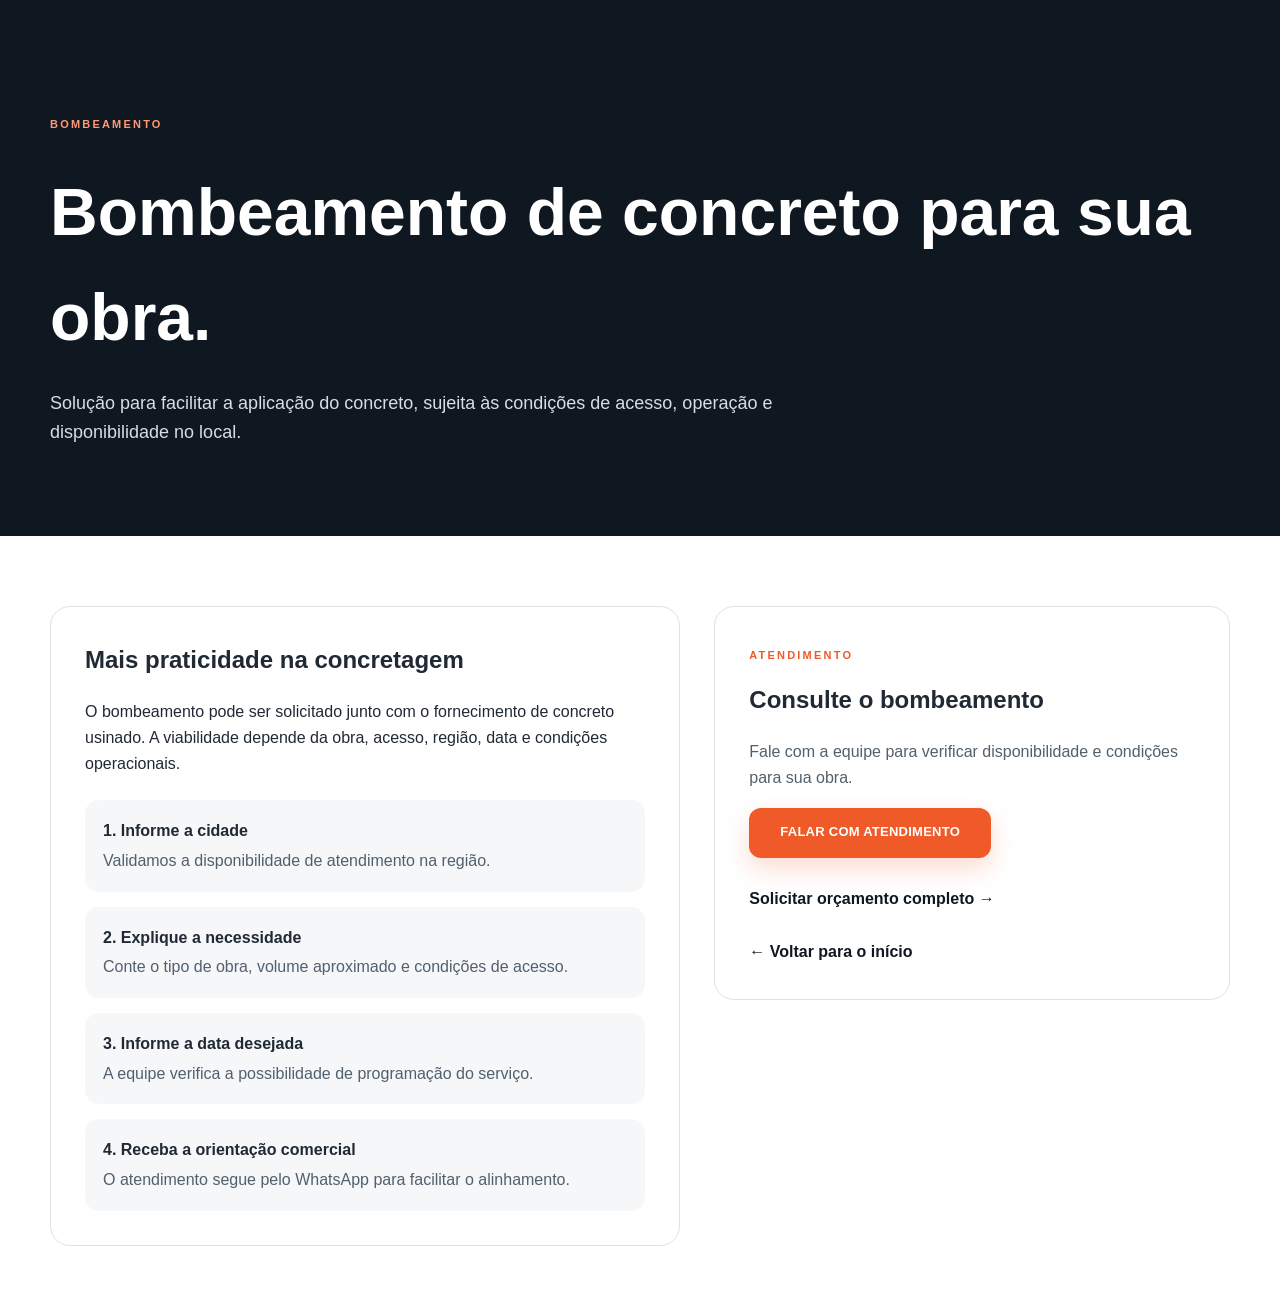
==== bombeamento-de-concreto/index.html @ 5865f8c0 "Adicionar landing page de bombeamento de concreto para Google Ads" ====
<!doctype html>
<html lang="pt-BR">
<head>
  <meta charset="utf-8" />
  <meta name="viewport" content="width=device-width, initial-scale=1, viewport-fit=cover" />
  <meta name="theme-color" content="#0f1821" />
  <meta name="description" content="Bombeamento de concreto para facilitar a aplicação na obra. Consulte disponibilidade e solicite atendimento pelo WhatsApp." />
  <title>Bombeamento de Concreto | Concreto Brasil</title>
  <link rel="icon" type="image/png" sizes="32x32" href="/favicon-32.png" />
  <link rel="stylesheet" href="/styles.css" />
  <link rel="stylesheet" href="/ux.css" />
  <style>
    .internal-hero{padding:110px 0 70px;background:#0f1821;color:#fff}.internal-hero h1{font-size:clamp(38px,6vw,66px);margin:10px 0 18px}.internal-hero p{max-width:760px;font-size:18px;line-height:1.65;color:#d6dde4}.internal-content{padding:70px 0}.content-grid{display:grid;grid-template-columns:1.1fr .9fr;gap:34px;align-items:start}.content-card,.cta-card{padding:34px;border:1px solid #dce2e7;border-radius:20px;background:#fff}.content-card h2,.cta-card h2{margin-top:0}.steps{display:grid;gap:15px;margin-top:24px}.step{padding:18px;border-radius:14px;background:#f5f7f9}.step strong{display:block;margin-bottom:5px}.step p{margin:0;color:#52606d;line-height:1.55}.cta-card p{color:#52606d;line-height:1.65}.back-link{display:inline-block;margin-top:28px;color:#0f1821;font-weight:700;text-decoration:none}@media(max-width:760px){.internal-hero{padding:80px 0 50px}.internal-content{padding:45px 0}.content-grid{grid-template-columns:1fr}.content-card,.cta-card{padding:26px}}
  </style>
</head>
<body>
  <main>
    <section class="internal-hero">
      <div class="container">
        <span class="eyebrow">BOMBEAMENTO</span>
        <h1>Bombeamento de concreto para sua obra.</h1>
        <p>Solução para facilitar a aplicação do concreto, sujeita às condições de acesso, operação e disponibilidade no local.</p>
      </div>
    </section>
    <section class="internal-content">
      <div class="container content-grid">
        <div class="content-card">
          <h2>Mais praticidade na concretagem</h2>
          <p>O bombeamento pode ser solicitado junto com o fornecimento de concreto usinado. A viabilidade depende da obra, acesso, região, data e condições operacionais.</p>
          <div class="steps">
            <div class="step"><strong>1. Informe a cidade</strong><p>Validamos a disponibilidade de atendimento na região.</p></div>
            <div class="step"><strong>2. Explique a necessidade</strong><p>Conte o tipo de obra, volume aproximado e condições de acesso.</p></div>
            <div class="step"><strong>3. Informe a data desejada</strong><p>A equipe verifica a possibilidade de programação do serviço.</p></div>
            <div class="step"><strong>4. Receba a orientação comercial</strong><p>O atendimento segue pelo WhatsApp para facilitar o alinhamento.</p></div>
          </div>
        </div>
        <aside class="cta-card">
          <span class="eyebrow dark">ATENDIMENTO</span>
          <h2>Consulte o bombeamento</h2>
          <p>Fale com a equipe para verificar disponibilidade e condições para sua obra.</p>
          <a class="btn btn-primary btn-lg js-whatsapp" data-message="Olá! Quero informações sobre bombeamento de concreto. Minha cidade é: " href="#">Falar com atendimento</a>
          <a class="back-link" href="/orcamento/">Solicitar orçamento completo →</a><br>
          <a class="back-link" href="/">← Voltar para o início</a>
        </aside>
      </div>
    </section>
  </main>
  <script src="/script.js"></script>
</body>
</html>
---- styles.css ----
:root{--orange:#f05a28;--orange2:#d94716;--navy:#18232f;--navy2:#0f1821;--text:#202934;--muted:#66717e;--line:#e7e9ec;--light:#f5f6f7;--white:#fff;--green:#20b55b;--container:1180px}*{box-sizing:border-box}html{scroll-behavior:smooth}body{margin:0;font-family:Inter,Arial,sans-serif;color:var(--text);background:#fff;line-height:1.6}a{text-decoration:none;color:inherit}img{max-width:100%}.container{width:min(var(--container),calc(100% - 40px));margin:0 auto}.topbar{background:var(--navy2);color:#cbd2d8;font-size:12px}.topbar-inner{height:36px;display:flex;align-items:center;justify-content:space-between;gap:20px}.topbar-link{color:#fff;font-weight:700}.header{position:relative;z-index:20;background:#fff;box-shadow:0 1px 0 rgba(0,0,0,.07)}.nav-wrap{height:84px;display:flex;align-items:center;gap:34px}.brand{display:inline-flex;align-items:center;gap:12px;min-width:190px}.brand-mark{display:flex;align-items:flex-end;gap:3px;height:38px}.brand-mark span{display:block;width:8px;background:var(--orange);transform:skew(-18deg)}.brand-mark span:nth-child(1){height:24px}.brand-mark span:nth-child(2){height:32px}.brand-mark span:nth-child(3){height:38px}.brand-text{display:flex;flex-direction:column;line-height:.95}.brand-text strong{font-family:Montserrat,sans-serif;letter-spacing:.6px;font-size:18px;color:var(--navy)}.brand-text small{font-size:10px;letter-spacing:4px;color:var(--orange);font-weight:800;margin-top:6px}.nav{display:flex;align-items:center;gap:25px;margin-left:auto}.nav a{font-size:13px;font-weight:700;color:#39434d}.nav a:hover{color:var(--orange)}.menu-toggle{display:none;border:0;background:transparent;font-size:28px}.btn{display:inline-flex;align-items:center;justify-content:center;min-height:48px;padding:0 24px;border-radius:3px;font-size:13px;font-weight:800;text-transform:uppercase;letter-spacing:.25px;transition:.2s ease;border:1px solid transparent}.btn:hover{transform:translateY(-2px)}.btn-primary{background:var(--orange);color:#fff}.btn-primary:hover{background:var(--orange2)}.btn-dark{background:var(--navy);color:#fff}.btn-light{background:#fff;color:var(--navy)}.btn-ghost{border-color:rgba(255,255,255,.45);color:#fff;background:rgba(255,255,255,.04)}.btn-lg{min-height:56px;padding:0 30px}.btn-block{width:100%}.nav-cta{min-width:150px}.hero{position:relative;min-height:650px;display:flex;align-items:center;color:#fff;overflow:hidden;background:var(--navy2)}.hero-bg{position:absolute;inset:0;background:linear-gradient(90deg,rgba(9,16,23,.95) 0%,rgba(9,16,23,.79) 45%,rgba(9,16,23,.48) 100%),url('https://images.unsplash.com/photo-1541888946425-d81bb19240f5?auto=format&fit=crop&w=1800&q=85') center/cover no-repeat;transform:scale(1.02)}.hero-grid{position:relative;z-index:2;display:grid;grid-template-columns:1.45fr .65fr;gap:70px;align-items:center;padding:72px 0}.eyebrow{display:inline-block;font-size:11px;letter-spacing:2.2px;font-weight:800;color:#ff9a78;margin-bottom:16px}.eyebrow.dark{color:var(--orange)}.hero h1,.section h2,.coverage h2,.cta-band h2{font-family:Montserrat,sans-serif;line-height:1.05;margin:0}.hero h1{font-size:clamp(44px,5vw,68px);max-width:760px;letter-spacing:-2px}.hero h1 span{color:var(--orange)}.hero-content>p{font-size:18px;color:#d4d9de;max-width:700px;margin:24px 0 30px}.hero-actions{display:flex;gap:12px;flex-wrap:wrap}.trust-row{display:flex;gap:30px;margin-top:46px;padding-top:26px;border-top:1px solid rgba(255,255,255,.16)}.trust-row div{display:flex;flex-direction:column}.trust-row strong{font-size:13px}.trust-row span{font-size:11px;color:#aeb6bd}.quote-card{background:#fff;color:var(--text);padding:38px;box-shadow:0 18px 50px rgba(0,0,0,.23);border-top:5px solid var(--orange)}.quote-icon{font-size:28px;color:var(--orange);transform:rotate(-8deg);margin-bottom:18px}.quote-kicker{font-size:10px;letter-spacing:1.8px;font-weight:800;color:var(--orange)}.quote-card h2{font-family:Montserrat,sans-serif;font-size:27px;line-height:1.15;margin:12px 0}.quote-card p{font-size:14px;color:var(--muted);margin-bottom:24px}.quote-card small{display:block;text-align:center;color:#8b939b;margin-top:12px;font-size:11px}.stats{background:var(--orange);color:#fff}.stats-grid{display:grid;grid-template-columns:repeat(4,1fr)}.stat{padding:22px 26px;display:flex;align-items:center;gap:14px;border-right:1px solid rgba(255,255,255,.25)}.stat:last-child{border-right:0}.stat strong{font-family:Montserrat,sans-serif;font-size:24px;opacity:.48}.stat span{font-size:12px;font-weight:800;text-transform:uppercase}.section{padding:100px 0}.section-heading{max-width:570px}.section-heading.centered{text-align:center;margin:0 auto 50px;max-width:760px}.section-heading h2,.split-content h2,.about-content h2{font-family:Montserrat,sans-serif;font-size:clamp(34px,4vw,48px);line-height:1.08;margin:0 0 18px;color:var(--navy)}.section-heading p,.split-content>p,.about-content p{color:var(--muted)}.cards-grid{display:grid;grid-template-columns:repeat(4,1fr);gap:18px}.service-card{position:relative;min-height:420px;overflow:hidden;background:#1d2730}.image-card{background-size:cover;background-position:center}.image-card.concrete{background-image:url('https://images.unsplash.com/photo-1504307651254-35680f356dfd?auto=format&fit=crop&w=800&q=80')}.image-card.pump{background-image:url('https://images.unsplash.com/photo-1531835551805-16d864c8d311?auto=format&fit=crop&w=800&q=80')}.image-card.aggregate{background-image:url('https://images.unsplash.com/photo-1508450859948-4e04fabaa4ea?auto=format&fit=crop&w=800&q=80')}.image-card.mortar{background-image:url('https://images.unsplash.com/photo-1565008447742-97f6f38c985c?auto=format&fit=crop&w=800&q=80')}.card-overlay{position:absolute;inset:0;background:linear-gradient(180deg,rgba(15,24,33,.1),rgba(15,24,33,.9))}.service-content{position:absolute;left:0;right:0;bottom:0;padding:28px;color:#fff}.service-number{font-size:11px;color:#ff9b79;font-weight:800;letter-spacing:1px}.service-content h3{font-family:Montserrat,sans-serif;font-size:24px;margin:7px 0 8px}.service-content p{font-size:13px;color:#d7dce0;margin:0 0 15px}.text-link{font-size:12px;font-weight:800;color:#fff}.dark-link{color:var(--orange)}.split-section{background:var(--light)}.split-grid{display:grid;grid-template-columns:1fr 1fr;gap:75px;align-items:center}.split-image{height:590px;position:relative;background:linear-gradient(180deg,rgba(15,24,33,.08),rgba(15,24,33,.22)),url('https://images.unsplash.com/photo-1503387762-592deb58ef4e?auto=format&fit=crop&w=1100&q=85') center/cover no-repeat}.floating-badge{position:absolute;bottom:25px;right:-28px;background:var(--orange);color:#fff;padding:28px 36px;display:flex;flex-direction:column}.floating-badge strong{font-family:Montserrat,sans-serif;font-size:25px}.floating-badge span{font-size:11px;text-transform:uppercase;letter-spacing:1.5px}.feature-list{margin:30px 0}.feature{display:flex;gap:16px;padding:18px 0;border-bottom:1px solid #dde1e4}.feature>span{width:28px;height:28px;flex:0 0 28px;border-radius:50%;background:var(--orange);color:#fff;display:grid;place-items:center;font-weight:800}.feature strong{font-size:14px}.feature p{margin:5px 0 0;font-size:13px;color:var(--muted)}.coverage{padding:90px 0;background:var(--navy);color:#fff;overflow:hidden}.coverage-grid{display:grid;grid-template-columns:1fr 1fr;gap:70px;align-items:center}.coverage h2{font-size:clamp(36px,4vw,50px);margin-bottom:20px}.coverage p{color:#c8d0d7;max-width:560px;margin-bottom:28px}.coverage-visual{min-height:360px;display:grid;place-items:center}.map-card{width:min(450px,100%);height:300px;position:relative;border:1px solid rgba(255,255,255,.18);background:radial-gradient(circle at 50% 35%,rgba(240,90,40,.2),transparent 50%),linear-gradient(135deg,#243341,#111a23);display:flex;flex-direction:column;align-items:center;justify-content:flex-end;padding-bottom:40px;overflow:hidden}.map-card:before{content:'';position:absolute;inset:30px 65px 70px;background:linear-gradient(135deg,transparent 25%,rgba(255,255,255,.08) 26% 27%,transparent 28% 46%,rgba(255,255,255,.07) 47% 48%,transparent 49%),linear-gradient(30deg,rgba(255,255,255,.04),transparent);clip-path:polygon(40% 0,67% 8%,87% 32%,76% 51%,91% 67%,65% 100%,37% 87%,18% 62%,6% 38%,22% 13%);border:1px solid rgba(255,255,255,.13)}.map-card strong,.map-card small{position:relative;z-index:2}.map-card small{color:#9caab5}.pin{position:absolute;color:var(--orange);z-index:3;text-shadow:0 0 20px rgba(240,90,40,.8)}.pin-1{top:65px;left:42%}.pin-2{top:120px;left:60%}.pin-3{top:150px;left:35%}.pin-4{top:190px;left:55%}.pin-5{top:105px;left:28%}.about-grid{display:grid;grid-template-columns:.9fr 1.1fr;gap:80px;align-items:center}.about-panels{display:grid;grid-template-columns:1fr 1fr;border:1px solid var(--line)}.mini-panel{padding:35px;border-right:1px solid var(--line);border-bottom:1px solid var(--line);min-height:190px}.mini-panel:nth-child(2n){border-right:0}.mini-panel:nth-child(3),.mini-panel:nth-child(4){border-bottom:0}.mini-panel span{font-size:10px;color:var(--orange);font-weight:800}.mini-panel strong{display:block;font-family:Montserrat,sans-serif;font-size:19px;margin:13px 0 8px}.mini-panel p{font-size:13px;color:var(--muted);margin:0}.cta-band{background:var(--orange);color:#fff;padding:58px 0}.cta-band-inner{display:flex;align-items:center;justify-content:space-between;gap:30px}.cta-band span{font-size:10px;font-weight:800;letter-spacing:2px}.cta-band h2{font-size:36px;margin-top:7px}.faq{background:#fafafa}.faq-grid{display:grid;grid-template-columns:.75fr 1.25fr;gap:80px}.accordion details{border-top:1px solid #dfe3e6;padding:20px 4px}.accordion details:last-child{border-bottom:1px solid #dfe3e6}.accordion summary{cursor:pointer;font-weight:800;font-size:14px;list-style:none}.accordion summary::-webkit-details-marker{display:none}.accordion summary:after{content:'+';float:right;color:var(--orange);font-size:20px}.accordion details[open] summary:after{content:'−'}.accordion p{font-size:13px;color:var(--muted);max-width:720px}.footer{background:#0d141b;color:#b8c0c7;padding:70px 0 20px}.footer-grid{display:grid;grid-template-columns:1.4fr .7fr .7fr 1fr;gap:50px}.brand-footer .brand-text strong{color:#fff}.footer-grid>div{display:flex;flex-direction:column;gap:10px}.footer-grid>div:first-child{max-width:330px}.footer-grid p,.footer-grid span,.footer-grid a{font-size:12px}.footer-grid strong{color:#fff;font-size:13px;margin-bottom:7px}.footer-grid a:hover{color:#fff}.footer-bottom{border-top:1px solid #28323b;margin-top:45px;padding-top:20px;display:flex;justify-content:space-between;font-size:11px}.whatsapp-float{position:fixed;right:22px;bottom:22px;z-index:50;background:var(--green);color:#fff;border-radius:999px;padding:13px 19px;display:flex;align-items:center;gap:9px;font-size:12px;font-weight:800;box-shadow:0 10px 28px rgba(0,0,0,.24)}.whatsapp-float svg{width:23px;height:23px}@media(max-width:980px){.nav{position:absolute;display:none;top:84px;left:20px;right:20px;background:#fff;flex-direction:column;align-items:flex-start;padding:25px;box-shadow:0 15px 30px rgba(0,0,0,.15)}.nav.open{display:flex}.menu-toggle{display:block;margin-left:auto}.nav-cta{display:none}.hero-grid{grid-template-columns:1fr;gap:35px}.quote-card{max-width:540px}.cards-grid{grid-template-columns:1fr 1fr}.split-grid,.coverage-grid,.about-grid,.faq-grid{grid-template-columns:1fr}.split-image{height:450px}.floating-badge{right:20px}.about-content{max-width:720px}.footer-grid{grid-template-columns:1fr 1fr}}@media(max-width:650px){.container{width:min(100% - 28px,var(--container))}.topbar-inner span{display:none}.topbar-inner{justify-content:center}.nav-wrap{height:74px}.brand{min-width:0}.hero{min-height:auto}.hero-grid{padding:58px 0}.hero h1{font-size:42px;letter-spacing:-1px}.hero-content>p{font-size:16px}.hero-actions{flex-direction:column;align-items:stretch}.trust-row{display:grid;grid-template-columns:1fr;gap:14px}.quote-card{padding:28px 22px}.stats-grid{grid-template-columns:1fr 1fr}.stat{border-bottom:1px solid rgba(255,255,255,.22)}.section{padding:72px 0}.cards-grid{grid-template-columns:1fr}.service-card{min-height:360px}.split-image{height:380px}.coverage{padding:72px 0}.about-panels{grid-template-columns:1fr}.mini-panel{border-right:0!important;border-bottom:1px solid var(--line)!important}.mini-panel:last-child{border-bottom:0!important}.cta-band-inner{align-items:flex-start;flex-direction:column}.cta-band h2{font-size:30px}.footer-grid{grid-template-columns:1fr}.footer-bottom{flex-direction:column;gap:8px}.whatsapp-float span{display:none}.whatsapp-float{width:56px;height:56px;padding:0;justify-content:center}.whatsapp-float svg{width:28px;height:28px}}
---- ux.css ----
/* Camada de refinamento UI/UX e mobile-first */
:root{--radius-sm:10px;--radius:16px;--radius-lg:24px;--shadow-sm:0 8px 24px rgba(15,24,33,.08);--shadow:0 18px 50px rgba(15,24,33,.14);--focus:0 0 0 4px rgba(240,90,40,.18)}
html{scroll-padding-top:96px}
body{overflow-x:hidden;-webkit-font-smoothing:antialiased;text-rendering:optimizeLegibility}
body.menu-open{overflow:hidden}
.skip-link{position:fixed;left:16px;top:-80px;z-index:999;background:#fff;color:var(--navy);padding:12px 16px;border-radius:10px;box-shadow:var(--shadow);font-weight:800;transition:top .2s ease}
.skip-link:focus{top:16px}
a,button,summary{-webkit-tap-highlight-color:transparent}
a:focus-visible,button:focus-visible,summary:focus-visible{outline:none;box-shadow:var(--focus);border-radius:8px}
.header{position:sticky;top:0;z-index:100;backdrop-filter:saturate(150%) blur(12px);background:rgba(255,255,255,.96)}
.topbar{position:relative;z-index:2}.nav-wrap{position:relative}.brand{flex-shrink:0}
.menu-toggle{width:46px;height:46px;border-radius:12px;align-items:center;justify-content:center;flex-direction:column;gap:5px;cursor:pointer}
.menu-toggle span{display:block;width:22px;height:2px;background:var(--navy);border-radius:999px;transition:transform .2s ease,opacity .2s ease}
.menu-toggle[aria-expanded="true"] span:nth-child(1){transform:translateY(7px) rotate(45deg)}
.menu-toggle[aria-expanded="true"] span:nth-child(2){opacity:0}.menu-toggle[aria-expanded="true"] span:nth-child(3){transform:translateY(-7px) rotate(-45deg)}
.mobile-nav-cta{display:none!important}
.btn{border-radius:12px;min-height:50px;cursor:pointer;box-shadow:0 0 0 rgba(0,0,0,0);transition:transform .18s ease,box-shadow .18s ease,background .18s ease}
.btn:hover{transform:translateY(-1px);box-shadow:0 10px 24px rgba(15,24,33,.12)}.btn:active{transform:translateY(0) scale(.99)}.btn-primary{box-shadow:0 10px 24px rgba(240,90,40,.22)}
.hero{min-height:min(760px,calc(100vh - 120px))}.hero-bg:after{content:"";position:absolute;inset:0;background:radial-gradient(circle at 72% 48%,rgba(240,90,40,.18),transparent 28%);pointer-events:none}.hero-content{max-width:760px}.hero-content>p{max-width:640px;line-height:1.72}
.wa-dot{width:9px;height:9px;background:#25d366;border-radius:50%;box-shadow:0 0 0 5px rgba(37,211,102,.13)}
.quote-card{border-radius:20px;border-top:0;position:relative;overflow:hidden;box-shadow:0 24px 70px rgba(0,0,0,.28)}.quote-card:before{content:"";position:absolute;left:0;top:0;right:0;height:5px;background:linear-gradient(90deg,var(--orange),#ff986e)}
.quote-list{padding:0;margin:0 0 24px;list-style:none;display:grid;gap:10px}.quote-list li{position:relative;padding-left:28px;color:#505b66;font-size:14px}.quote-list li:before{content:"✓";position:absolute;left:0;top:0;width:19px;height:19px;border-radius:50%;display:grid;place-items:center;background:#edf8f1;color:#158a42;font-size:11px;font-weight:900}
.stats{box-shadow:0 12px 28px rgba(240,90,40,.12)}.stat{min-height:78px}
.cards-grid{gap:22px}.services-two{grid-template-columns:repeat(2,minmax(0,1fr));max-width:900px;margin:0 auto}.services-two .service-card{min-height:390px}
.service-card{border-radius:18px;box-shadow:var(--shadow-sm);transition:transform .22s ease,box-shadow .22s ease}.service-card:hover{transform:translateY(-5px);box-shadow:var(--shadow)}.service-card:focus-within{box-shadow:var(--focus),var(--shadow)}.service-content{padding:30px}.text-link{display:inline-flex;align-items:center;gap:8px;min-height:44px}
.split-image,.map-card,.about-panels{border-radius:20px;overflow:hidden}.floating-badge{border-radius:16px;box-shadow:var(--shadow)}.feature{align-items:flex-start}.feature>span{margin-top:2px}.about-panels{box-shadow:var(--shadow-sm)}
.cta-band{background:linear-gradient(135deg,var(--orange),#e44b18)}.cta-band p{margin:10px 0 0;color:#ffe6dc}
.accordion details{background:#fff;border:1px solid #e5e8eb;border-radius:14px;padding:0 18px;margin-bottom:12px;overflow:hidden;transition:border-color .18s ease,box-shadow .18s ease}.accordion details:last-child{border-bottom:1px solid #e5e8eb}.accordion details[open]{border-color:#f3b19b;box-shadow:0 10px 26px rgba(15,24,33,.06)}.accordion summary{padding:19px 0;min-height:58px;display:flex;align-items:center;justify-content:space-between;gap:16px}.accordion summary:after{float:none;flex:0 0 auto}.accordion p{margin:0 0 20px}
.footer{padding-bottom:max(20px,env(safe-area-inset-bottom))}.whatsapp-float{border-radius:16px;padding:12px 16px;min-height:58px;box-shadow:0 14px 34px rgba(0,0,0,.24)}.whatsapp-float>span{display:flex;flex-direction:column;line-height:1.2}.whatsapp-float small{font-weight:500;opacity:.9;margin-top:2px}.mobile-cta{display:none}
@media (prefers-reduced-motion:reduce){*,*:before,*:after{scroll-behavior:auto!important;animation-duration:.01ms!important;transition-duration:.01ms!important}}
@media(max-width:980px){.header{box-shadow:0 8px 28px rgba(15,24,33,.08)}.topbar{display:none}.nav-wrap{height:76px}.menu-toggle{display:flex;margin-left:10px}.nav-cta{margin-left:auto}.nav{position:fixed;display:flex;top:76px;left:0;right:0;bottom:0;background:rgba(255,255,255,.985);padding:22px 20px calc(24px + env(safe-area-inset-bottom));box-shadow:none;flex-direction:column;align-items:stretch;gap:4px;transform:translateX(100%);opacity:0;visibility:hidden;transition:transform .24s ease,opacity .24s ease;overflow:auto}.nav.open{transform:translateX(0);opacity:1;visibility:visible}.nav a{display:flex;align-items:center;min-height:54px;padding:0 12px;border-radius:12px;font-size:16px}.mobile-nav-cta{display:flex!important;background:var(--orange);color:#fff!important;justify-content:center;margin-top:14px;font-weight:800}.hero{min-height:auto}.hero-grid{padding:64px 0 52px;gap:28px}.quote-card{max-width:none;width:100%}.split-grid,.coverage-grid,.about-grid,.faq-grid{gap:42px}}
@media(max-width:650px){html{scroll-padding-top:72px}body{padding-bottom:calc(74px + env(safe-area-inset-bottom));font-size:16px}.container{width:min(100% - 24px,var(--container))}.nav-wrap{height:68px}.brand{gap:9px}.brand-mark{height:30px}.brand-mark span:nth-child(1){height:19px}.brand-mark span:nth-child(2){height:25px}.brand-mark span:nth-child(3){height:30px}.brand-text strong{font-size:15px}.brand-text small{font-size:8px;letter-spacing:3px;margin-top:5px}.nav-cta{display:none}.menu-toggle{width:48px;height:48px;margin-left:auto}.nav{top:68px;padding:18px 16px calc(20px + env(safe-area-inset-bottom))}.nav a{min-height:56px;font-size:17px}
.hero-grid{padding:34px 0 32px;gap:22px}.hero-bg{background-position:62% center}.eyebrow{font-size:10px;letter-spacing:1.6px;margin-bottom:10px}.hero-content>p{font-size:16px;line-height:1.58;margin:14px 0 20px}.hero-actions{display:grid;grid-template-columns:1fr;gap:10px}.btn,.btn-lg{min-height:54px;padding:0 18px;font-size:12px;width:100%}.trust-row{margin-top:24px;padding-top:18px;grid-template-columns:1fr;gap:12px}.trust-row div:last-child{grid-column:auto}.trust-row div{padding:0 0 10px;border-bottom:1px solid rgba(255,255,255,.1)}.trust-row div:last-child{border-bottom:0;padding-bottom:0}.quote-card{padding:22px 18px;border-radius:18px}.quote-card h2{font-size:22px}.quote-list{gap:8px;margin-bottom:18px}
.stats-grid{display:grid;grid-template-columns:1fr 1fr;overflow:visible;margin:0;padding:0;gap:0}.stat{min-width:0;min-height:72px;padding:14px 12px;border-right:1px solid rgba(255,255,255,.2);border-bottom:1px solid rgba(255,255,255,.2)}.stat:nth-child(2n){border-right:0}.stat:nth-last-child(-n+2){border-bottom:0}.stat strong{font-size:19px}.stat span{font-size:10px;line-height:1.3}
.section{padding:52px 0}.section-heading.centered{text-align:left;margin-bottom:22px}.section-heading h2,.split-content h2,.about-content h2,.coverage h2{font-size:clamp(28px,8vw,34px);line-height:1.08}.section-heading p,.split-content>p,.about-content p,.coverage p{font-size:15px;line-height:1.6}.services-two{grid-template-columns:1fr;gap:14px;max-width:none}.services-two .service-card{min-height:300px}.service-content{padding:22px}.service-content h3{font-size:22px}.service-content p{font-size:14px;line-height:1.5}.text-link{min-height:48px;font-size:13px}
.split-grid{display:flex;flex-direction:column;gap:26px}.split-image{order:2;height:260px;border-radius:16px}.split-content{order:1}.floating-badge{left:12px;right:12px;bottom:12px;padding:14px 16px}.floating-badge strong{font-size:19px}.feature-list{margin:22px 0}.feature{gap:12px;padding:14px 0}.feature>span{width:26px;height:26px;flex-basis:26px}.feature strong{font-size:15px}.feature p{font-size:14px;line-height:1.5}
.coverage{padding:52px 0}.coverage-grid{gap:24px}.coverage-visual{display:none}.coverage .btn{width:100%}
.about-grid{gap:24px}.about-panels{grid-template-columns:1fr 1fr;border-radius:16px}.mini-panel{padding:18px;min-height:150px}.mini-panel strong{font-size:16px}.mini-panel p{font-size:12px;line-height:1.45}
.cta-band{padding:38px 0}.cta-band-inner{gap:18px}.cta-band h2{font-size:28px}.cta-band p{font-size:14px}.faq-grid{gap:20px}.accordion details{margin-bottom:9px}.accordion summary{min-height:54px;font-size:14px}.accordion p{font-size:14px;line-height:1.55}
.footer{padding:38px 0 calc(92px + env(safe-area-inset-bottom))}.footer-grid{gap:28px}.footer-bottom{margin-top:28px}.whatsapp-float{display:none}.mobile-cta{display:block;position:fixed;left:0;right:0;bottom:0;z-index:120;padding:8px 12px calc(8px + env(safe-area-inset-bottom));background:rgba(255,255,255,.95);backdrop-filter:blur(12px);border-top:1px solid rgba(15,24,33,.08);box-shadow:0 -8px 26px rgba(15,24,33,.08)}.mobile-cta a{display:flex;align-items:center;justify-content:center;gap:10px;min-height:56px;border-radius:14px;background:#20b55b;color:#fff;font-size:15px;font-weight:800;box-shadow:0 10px 24px rgba(32,181,91,.22)}}
@media(max-width:390px){.container{width:calc(100% - 22px)}.about-panels{grid-template-columns:1fr}.mini-panel{border-right:0!important;border-bottom:1px solid var(--line)!important;min-height:auto}.mini-panel:last-child{border-bottom:0!important}}
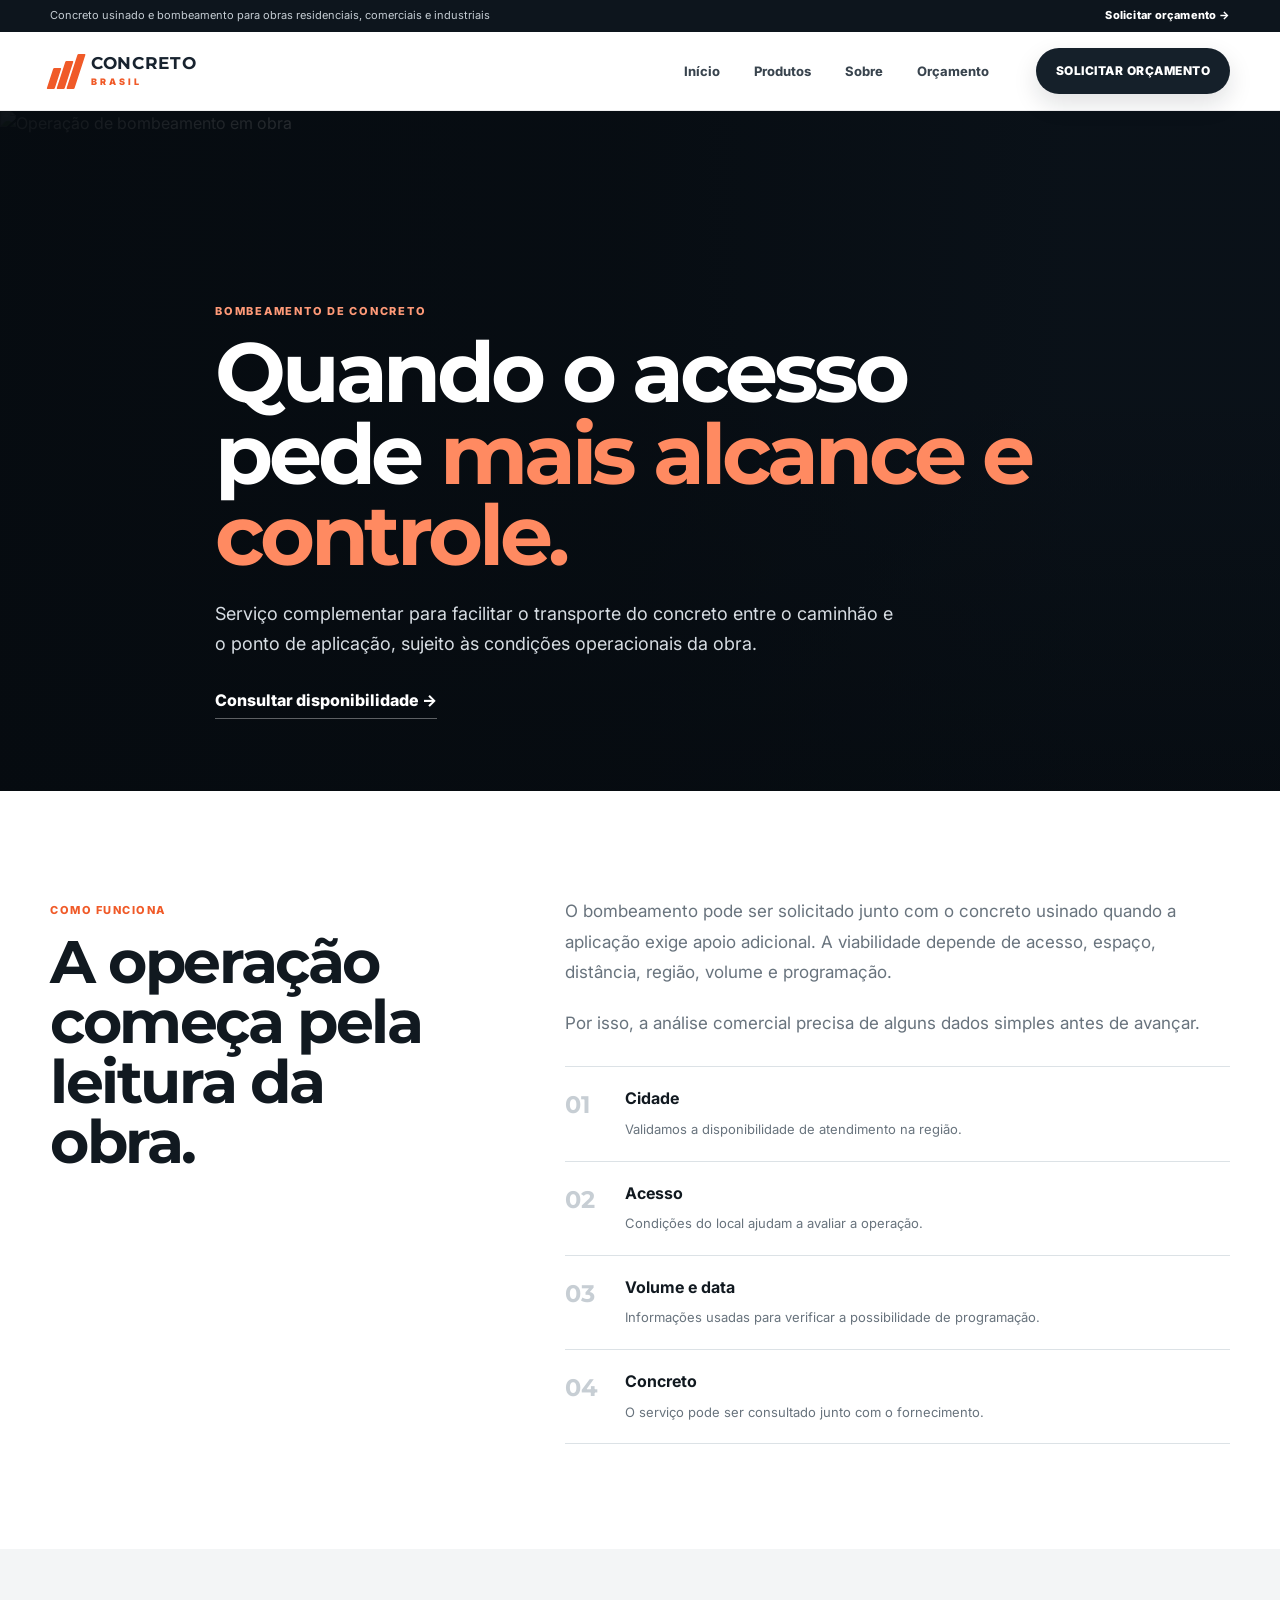
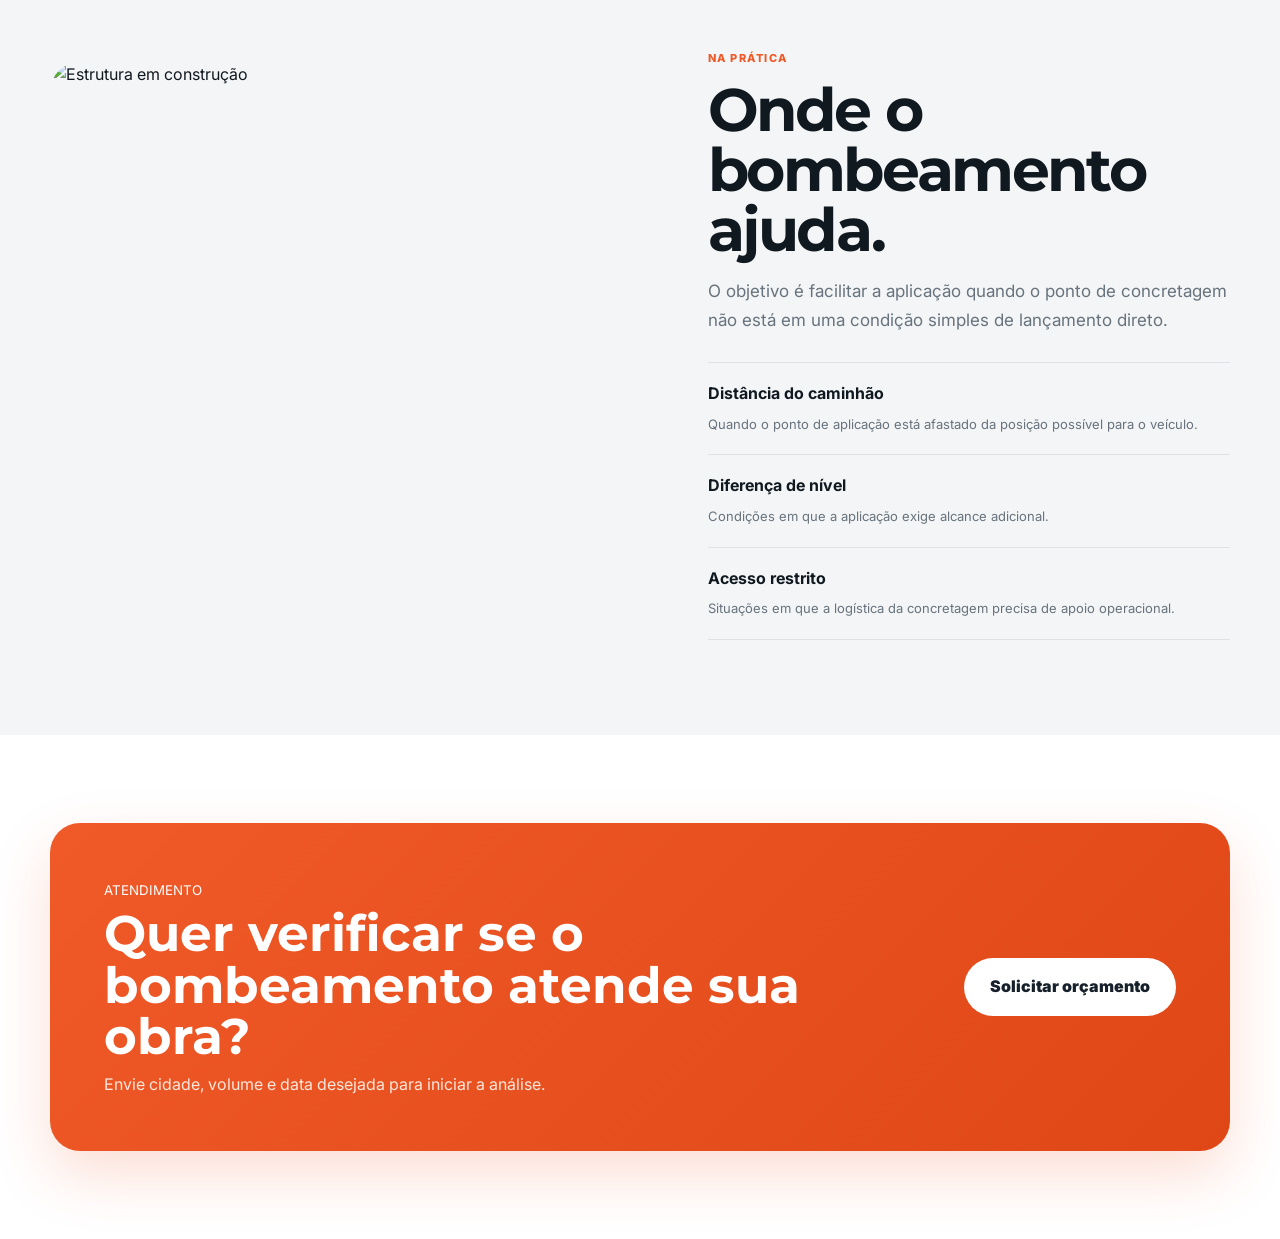
==== commit 1d3c0c24: "Redesenhar página de bombeamento no padrão premium" ====
--- a/bombeamento-de-concreto/index.html
+++ b/bombeamento-de-concreto/index.html
@@ -1,50 +1,37 @@
 <!doctype html>
 <html lang="pt-BR">
 <head>
-  <meta charset="utf-8" />
-  <meta name="viewport" content="width=device-width, initial-scale=1, viewport-fit=cover" />
-  <meta name="theme-color" content="#0f1821" />
-  <meta name="description" content="Bombeamento de concreto para facilitar a aplicação na obra. Consulte disponibilidade e solicite atendimento pelo WhatsApp." />
+  <meta charset="utf-8">
+  <meta name="viewport" content="width=device-width,initial-scale=1,viewport-fit=cover">
+  <meta name="theme-color" content="#0b131b">
+  <meta name="description" content="Bombeamento de concreto para facilitar a aplicação na obra. Consulte disponibilidade e solicite atendimento.">
+  <link rel="canonical" href="https://concretobrasils.online/bombeamento-de-concreto/">
   <title>Bombeamento de Concreto | Concreto Brasil</title>
-  <link rel="icon" type="image/png" sizes="32x32" href="/favicon-32.png" />
-  <link rel="stylesheet" href="/styles.css" />
-  <link rel="stylesheet" href="/ux.css" />
+  <link rel="icon" href="/favicon-32.png?v=20260827" sizes="32x32">
+  <link rel="preconnect" href="https://fonts.googleapis.com">
+  <link rel="preconnect" href="https://fonts.gstatic.com" crossorigin>
+  <link rel="preconnect" href="https://images.unsplash.com">
+  <link href="https://fonts.googleapis.com/css2?family=Inter:wght@400;500;600;700;800&family=Montserrat:wght@700;800&display=swap" rel="stylesheet">
+  <link rel="stylesheet" href="/styles.css?v=20260827-premium2">
+  <link rel="stylesheet" href="/ux.css?v=20260827-premium2">
   <style>
-    .internal-hero{padding:110px 0 70px;background:#0f1821;color:#fff}.internal-hero h1{font-size:clamp(38px,6vw,66px);margin:10px 0 18px}.internal-hero p{max-width:760px;font-size:18px;line-height:1.65;color:#d6dde4}.internal-content{padding:70px 0}.content-grid{display:grid;grid-template-columns:1.1fr .9fr;gap:34px;align-items:start}.content-card,.cta-card{padding:34px;border:1px solid #dce2e7;border-radius:20px;background:#fff}.content-card h2,.cta-card h2{margin-top:0}.steps{display:grid;gap:15px;margin-top:24px}.step{padding:18px;border-radius:14px;background:#f5f7f9}.step strong{display:block;margin-bottom:5px}.step p{margin:0;color:#52606d;line-height:1.55}.cta-card p{color:#52606d;line-height:1.65}.back-link{display:inline-block;margin-top:28px;color:#0f1821;font-weight:700;text-decoration:none}@media(max-width:760px){.internal-hero{padding:80px 0 50px}.internal-content{padding:45px 0}.content-grid{grid-template-columns:1fr}.content-card,.cta-card{padding:26px}}
+    :root{--ink:#111920;--muted:#68737d;--orange:#f05a28;--paper:#f3f5f6;--line:#dce2e6}
+    body{background:#fff;color:var(--ink)}
+    .product-hero{position:relative;min-height:680px;display:grid;align-items:end;overflow:hidden;background:#0b131b;color:#fff}.product-hero img{position:absolute;inset:0;width:100%;height:100%;object-fit:cover;filter:saturate(.76) contrast(1.04)}.product-hero:after{content:"";position:absolute;inset:0;background:linear-gradient(90deg,rgba(6,11,16,.96),rgba(6,11,16,.78) 48%,rgba(6,11,16,.25) 84%),linear-gradient(0deg,rgba(6,11,16,.72),transparent 58%)}.product-hero-inner{position:relative;z-index:2;padding:104px 0 72px;max-width:850px}.kicker{font-size:11px;letter-spacing:.16em;font-weight:800;color:#ff9a78}.product-hero h1{font-family:Montserrat,sans-serif;font-size:clamp(50px,6.6vw,84px);line-height:.97;letter-spacing:-.05em;margin:12px 0 22px}.product-hero h1 span{color:#ff8a61}.product-hero p{max-width:690px;font-size:18px;line-height:1.72;color:#d7dde3;margin:0}.product-hero-link{display:inline-flex;margin-top:28px;align-items:center;gap:10px;color:#fff;font-weight:800;border-bottom:1px solid rgba(255,255,255,.35);padding-bottom:4px}
+    .product-body{padding:105px 0}.product-grid{display:grid;grid-template-columns:.78fr 1.22fr;gap:90px;align-items:start}.eyeline{font-size:11px;color:var(--orange);letter-spacing:.14em;font-weight:800}.section-title{font-family:Montserrat,sans-serif;font-size:clamp(38px,4.7vw,60px);line-height:1;letter-spacing:-.04em;margin:10px 0 0}.product-copy p{font-size:17px;line-height:1.8;color:var(--muted);margin:0 0 20px}.steps{margin-top:28px;border-top:1px solid var(--line)}.step{display:grid;grid-template-columns:46px 1fr;gap:14px;padding:19px 0;border-bottom:1px solid var(--line)}.step b{font-family:Montserrat,sans-serif;color:#c7ced4;font-size:24px}.step strong{display:block;margin-bottom:4px}.step span{color:var(--muted);font-size:13px;line-height:1.45}
+    .operations{padding:95px 0;background:var(--paper)}.operations-grid{display:grid;grid-template-columns:1.05fr .95fr;gap:80px;align-items:center}.operations-image{height:560px;border-radius:30px;overflow:hidden}.operations-image img{width:100%;height:100%;object-fit:cover}.operations-copy p{font-size:17px;line-height:1.75;color:var(--muted)}.operation-list{margin-top:26px;border-top:1px solid var(--line)}.operation-row{padding:18px 0;border-bottom:1px solid var(--line)}.operation-row strong{display:block;margin-bottom:4px}.operation-row span{color:var(--muted);font-size:13px;line-height:1.45}
+    .final{padding:88px 0}.final-card{padding:54px;border-radius:30px;background:linear-gradient(135deg,#f05a28,#df4716);color:#fff;display:grid;grid-template-columns:1fr auto;gap:30px;align-items:center;box-shadow:0 24px 60px rgba(240,90,40,.2)}.final-card h2{font-family:Montserrat,sans-serif;font-size:clamp(34px,4vw,50px);line-height:1.03;margin:6px 0 9px}.final-card p{margin:0;color:#ffe7dd}.final-card a{display:inline-flex;min-height:58px;align-items:center;justify-content:center;padding:0 26px;border-radius:999px;background:#fff;color:#17212b;font-weight:900;white-space:nowrap}
+    @media(max-width:980px){.product-grid,.operations-grid{grid-template-columns:1fr;gap:32px}.final-card{grid-template-columns:1fr}}
+    @media(max-width:650px){.product-hero{min-height:520px}.product-hero-inner{padding:72px 0 42px}.product-hero h1{font-size:clamp(42px,12vw,54px)}.product-hero p{font-size:15.5px;line-height:1.6}.product-body{padding:66px 0}.product-grid{gap:18px}.section-title{font-size:34px}.product-copy p{font-size:15.5px;line-height:1.65}.operations{padding:65px 0}.operations-grid{gap:28px}.operations-image{height:320px;border-radius:20px}.final{padding:50px 0 30px}.final-card{padding:30px 22px;border-radius:20px}.final-card a{width:100%}}
   </style>
 </head>
 <body>
-  <main>
-    <section class="internal-hero">
-      <div class="container">
-        <span class="eyebrow">BOMBEAMENTO</span>
-        <h1>Bombeamento de concreto para sua obra.</h1>
-        <p>Solução para facilitar a aplicação do concreto, sujeita às condições de acesso, operação e disponibilidade no local.</p>
-      </div>
-    </section>
-    <section class="internal-content">
-      <div class="container content-grid">
-        <div class="content-card">
-          <h2>Mais praticidade na concretagem</h2>
-          <p>O bombeamento pode ser solicitado junto com o fornecimento de concreto usinado. A viabilidade depende da obra, acesso, região, data e condições operacionais.</p>
-          <div class="steps">
-            <div class="step"><strong>1. Informe a cidade</strong><p>Validamos a disponibilidade de atendimento na região.</p></div>
-            <div class="step"><strong>2. Explique a necessidade</strong><p>Conte o tipo de obra, volume aproximado e condições de acesso.</p></div>
-            <div class="step"><strong>3. Informe a data desejada</strong><p>A equipe verifica a possibilidade de programação do serviço.</p></div>
-            <div class="step"><strong>4. Receba a orientação comercial</strong><p>O atendimento segue pelo WhatsApp para facilitar o alinhamento.</p></div>
-          </div>
-        </div>
-        <aside class="cta-card">
-          <span class="eyebrow dark">ATENDIMENTO</span>
-          <h2>Consulte o bombeamento</h2>
-          <p>Fale com a equipe para verificar disponibilidade e condições para sua obra.</p>
-          <a class="btn btn-primary btn-lg js-whatsapp" data-message="Olá! Quero informações sobre bombeamento de concreto. Minha cidade é: " href="#">Falar com atendimento</a>
-          <a class="back-link" href="/orcamento/">Solicitar orçamento completo →</a><br>
-          <a class="back-link" href="/">← Voltar para o início</a>
-        </aside>
-      </div>
-    </section>
+  <main id="conteudo">
+    <section class="product-hero"><img src="https://images.unsplash.com/photo-1531835551805-16d864c8d311?auto=format&fit=crop&w=2000&q=85" alt="Operação de bombeamento em obra"><div class="container product-hero-inner"><div class="kicker">BOMBEAMENTO DE CONCRETO</div><h1>Quando o acesso pede <span>mais alcance e controle.</span></h1><p>Serviço complementar para facilitar o transporte do concreto entre o caminhão e o ponto de aplicação, sujeito às condições operacionais da obra.</p><a class="product-hero-link" href="/orcamento/">Consultar disponibilidade →</a></div></section>
+    <section class="product-body"><div class="container product-grid"><div><span class="eyeline">COMO FUNCIONA</span><h2 class="section-title">A operação começa pela leitura da obra.</h2></div><div class="product-copy"><p>O bombeamento pode ser solicitado junto com o concreto usinado quando a aplicação exige apoio adicional. A viabilidade depende de acesso, espaço, distância, região, volume e programação.</p><p>Por isso, a análise comercial precisa de alguns dados simples antes de avançar.</p><div class="steps"><div class="step"><b>01</b><div><strong>Cidade</strong><span>Validamos a disponibilidade de atendimento na região.</span></div></div><div class="step"><b>02</b><div><strong>Acesso</strong><span>Condições do local ajudam a avaliar a operação.</span></div></div><div class="step"><b>03</b><div><strong>Volume e data</strong><span>Informações usadas para verificar a possibilidade de programação.</span></div></div><div class="step"><b>04</b><div><strong>Concreto</strong><span>O serviço pode ser consultado junto com o fornecimento.</span></div></div></div></div></div></section>
+    <section class="operations"><div class="container operations-grid"><div class="operations-image"><img src="https://images.unsplash.com/photo-1504307651254-35680f356dfd?auto=format&fit=crop&w=1400&q=85" alt="Estrutura em construção" loading="lazy"></div><div class="operations-copy"><span class="eyeline">NA PRÁTICA</span><h2 class="section-title">Onde o bombeamento ajuda.</h2><p>O objetivo é facilitar a aplicação quando o ponto de concretagem não está em uma condição simples de lançamento direto.</p><div class="operation-list"><div class="operation-row"><strong>Distância do caminhão</strong><span>Quando o ponto de aplicação está afastado da posição possível para o veículo.</span></div><div class="operation-row"><strong>Diferença de nível</strong><span>Condições em que a aplicação exige alcance adicional.</span></div><div class="operation-row"><strong>Acesso restrito</strong><span>Situações em que a logística da concretagem precisa de apoio operacional.</span></div></div></div></div></section>
+    <section class="final"><div class="container"><div class="final-card"><div><small>ATENDIMENTO</small><h2>Quer verificar se o bombeamento atende sua obra?</h2><p>Envie cidade, volume e data desejada para iniciar a análise.</p></div><a href="/orcamento/">Solicitar orçamento</a></div></div></section>
   </main>
-  <script src="/script.js"></script>
+  <script src="/script.js?v=20260827-shell2"></script>
 </body>
 </html>
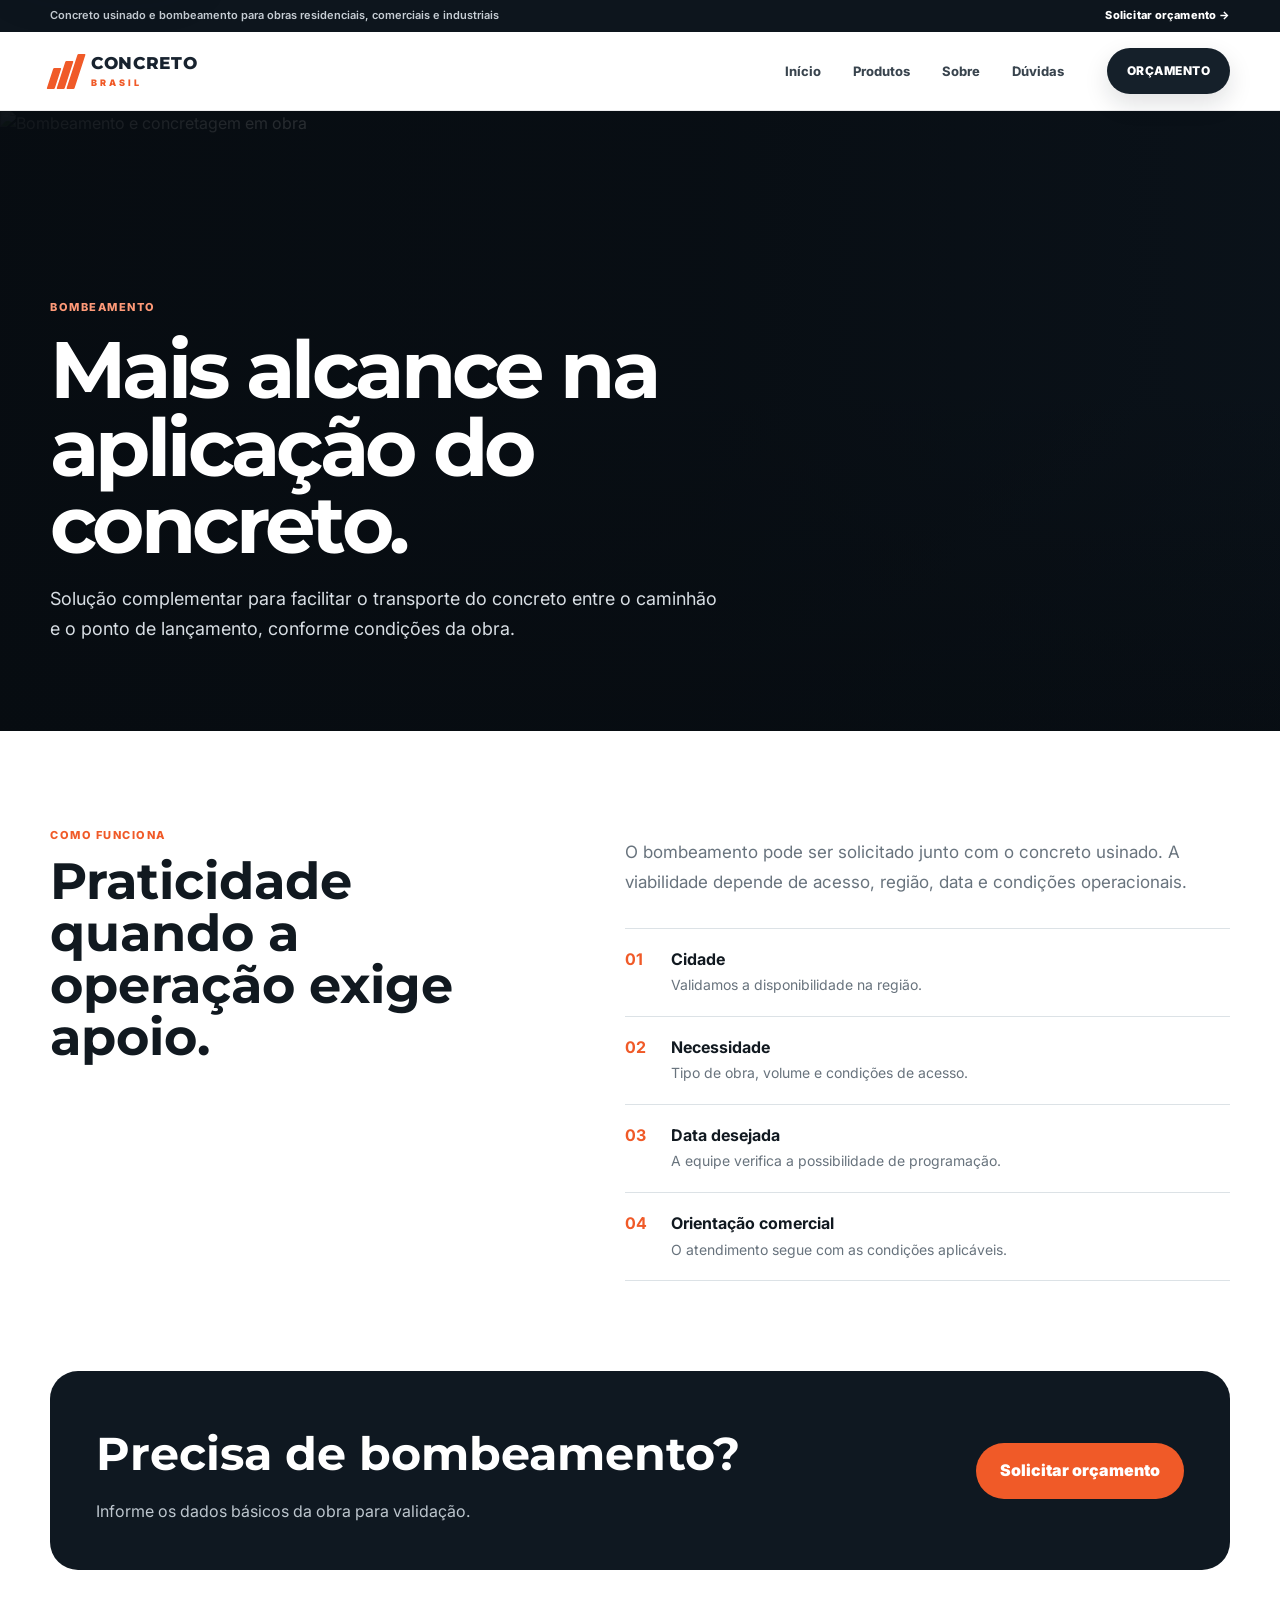
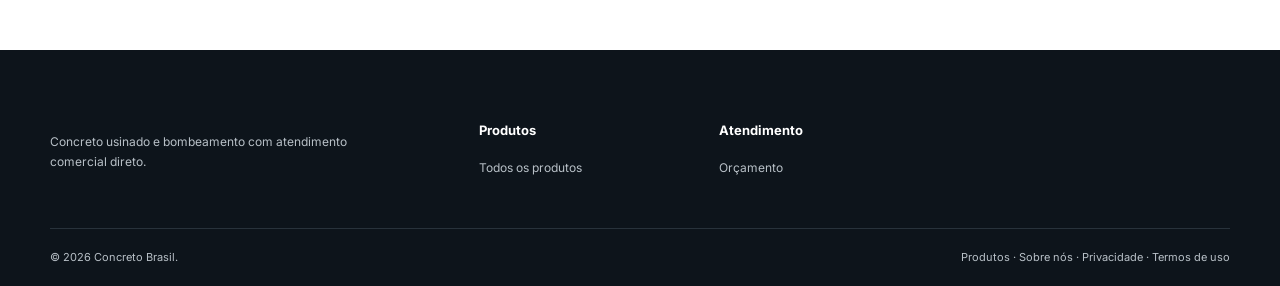
==== commit 9d8bb72f: "Remover header antigo de bombeamento e usar shell global" ====
--- a/bombeamento-de-concreto/index.html
+++ b/bombeamento-de-concreto/index.html
@@ -8,30 +8,24 @@
   <link rel="canonical" href="https://concretobrasils.online/bombeamento-de-concreto/">
   <title>Bombeamento de Concreto | Concreto Brasil</title>
   <link rel="icon" href="/favicon-32.png?v=20260827" sizes="32x32">
-  <link rel="preconnect" href="https://fonts.googleapis.com">
-  <link rel="preconnect" href="https://fonts.gstatic.com" crossorigin>
-  <link rel="preconnect" href="https://images.unsplash.com">
+  <link rel="preconnect" href="https://fonts.googleapis.com"><link rel="preconnect" href="https://fonts.gstatic.com" crossorigin>
   <link href="https://fonts.googleapis.com/css2?family=Inter:wght@400;500;600;700;800&family=Montserrat:wght@700;800&display=swap" rel="stylesheet">
-  <link rel="stylesheet" href="/styles.css?v=20260827-premium2">
-  <link rel="stylesheet" href="/ux.css?v=20260827-premium2">
+  <link rel="stylesheet" href="/styles.css?v=20260827-premium2"><link rel="stylesheet" href="/ux.css?v=20260827-premium2"><link rel="stylesheet" href="/shell.css?v=20260827-1">
   <style>
-    :root{--ink:#111920;--muted:#68737d;--orange:#f05a28;--paper:#f3f5f6;--line:#dce2e6}
-    body{background:#fff;color:var(--ink)}
-    .product-hero{position:relative;min-height:680px;display:grid;align-items:end;overflow:hidden;background:#0b131b;color:#fff}.product-hero img{position:absolute;inset:0;width:100%;height:100%;object-fit:cover;filter:saturate(.76) contrast(1.04)}.product-hero:after{content:"";position:absolute;inset:0;background:linear-gradient(90deg,rgba(6,11,16,.96),rgba(6,11,16,.78) 48%,rgba(6,11,16,.25) 84%),linear-gradient(0deg,rgba(6,11,16,.72),transparent 58%)}.product-hero-inner{position:relative;z-index:2;padding:104px 0 72px;max-width:850px}.kicker{font-size:11px;letter-spacing:.16em;font-weight:800;color:#ff9a78}.product-hero h1{font-family:Montserrat,sans-serif;font-size:clamp(50px,6.6vw,84px);line-height:.97;letter-spacing:-.05em;margin:12px 0 22px}.product-hero h1 span{color:#ff8a61}.product-hero p{max-width:690px;font-size:18px;line-height:1.72;color:#d7dde3;margin:0}.product-hero-link{display:inline-flex;margin-top:28px;align-items:center;gap:10px;color:#fff;font-weight:800;border-bottom:1px solid rgba(255,255,255,.35);padding-bottom:4px}
-    .product-body{padding:105px 0}.product-grid{display:grid;grid-template-columns:.78fr 1.22fr;gap:90px;align-items:start}.eyeline{font-size:11px;color:var(--orange);letter-spacing:.14em;font-weight:800}.section-title{font-family:Montserrat,sans-serif;font-size:clamp(38px,4.7vw,60px);line-height:1;letter-spacing:-.04em;margin:10px 0 0}.product-copy p{font-size:17px;line-height:1.8;color:var(--muted);margin:0 0 20px}.steps{margin-top:28px;border-top:1px solid var(--line)}.step{display:grid;grid-template-columns:46px 1fr;gap:14px;padding:19px 0;border-bottom:1px solid var(--line)}.step b{font-family:Montserrat,sans-serif;color:#c7ced4;font-size:24px}.step strong{display:block;margin-bottom:4px}.step span{color:var(--muted);font-size:13px;line-height:1.45}
-    .operations{padding:95px 0;background:var(--paper)}.operations-grid{display:grid;grid-template-columns:1.05fr .95fr;gap:80px;align-items:center}.operations-image{height:560px;border-radius:30px;overflow:hidden}.operations-image img{width:100%;height:100%;object-fit:cover}.operations-copy p{font-size:17px;line-height:1.75;color:var(--muted)}.operation-list{margin-top:26px;border-top:1px solid var(--line)}.operation-row{padding:18px 0;border-bottom:1px solid var(--line)}.operation-row strong{display:block;margin-bottom:4px}.operation-row span{color:var(--muted);font-size:13px;line-height:1.45}
-    .final{padding:88px 0}.final-card{padding:54px;border-radius:30px;background:linear-gradient(135deg,#f05a28,#df4716);color:#fff;display:grid;grid-template-columns:1fr auto;gap:30px;align-items:center;box-shadow:0 24px 60px rgba(240,90,40,.2)}.final-card h2{font-family:Montserrat,sans-serif;font-size:clamp(34px,4vw,50px);line-height:1.03;margin:6px 0 9px}.final-card p{margin:0;color:#ffe7dd}.final-card a{display:inline-flex;min-height:58px;align-items:center;justify-content:center;padding:0 26px;border-radius:999px;background:#fff;color:#17212b;font-weight:900;white-space:nowrap}
-    @media(max-width:980px){.product-grid,.operations-grid{grid-template-columns:1fr;gap:32px}.final-card{grid-template-columns:1fr}}
-    @media(max-width:650px){.product-hero{min-height:520px}.product-hero-inner{padding:72px 0 42px}.product-hero h1{font-size:clamp(42px,12vw,54px)}.product-hero p{font-size:15.5px;line-height:1.6}.product-body{padding:66px 0}.product-grid{gap:18px}.section-title{font-size:34px}.product-copy p{font-size:15.5px;line-height:1.65}.operations{padding:65px 0}.operations-grid{gap:28px}.operations-image{height:320px;border-radius:20px}.final{padding:50px 0 30px}.final-card{padding:30px 22px;border-radius:20px}.final-card a{width:100%}}
+    :root{--ink:#111920;--muted:#68737d;--orange:#f05a28;--line:#dce2e6}body{background:#fff;color:var(--ink)}
+    .detail-hero{position:relative;min-height:620px;display:grid;align-items:end;overflow:hidden;background:#0b131b;color:#fff}.detail-hero img{position:absolute;inset:0;width:100%;height:100%;object-fit:cover}.detail-hero:after{content:"";position:absolute;inset:0;background:linear-gradient(90deg,rgba(7,12,17,.96),rgba(7,12,17,.74) 55%,rgba(7,12,17,.2)),linear-gradient(0deg,rgba(7,12,17,.72),transparent 55%)}.detail-hero .container{position:relative;z-index:2;padding:94px 0 68px}.kicker{font-size:11px;letter-spacing:.14em;font-weight:800;color:#ff9a78}.detail-hero h1{font-family:Montserrat,sans-serif;font-size:clamp(48px,6.4vw,80px);line-height:.97;letter-spacing:-.045em;margin:12px 0 20px;max-width:820px}.detail-hero p{max-width:680px;color:#d8dee4;font-size:18px;line-height:1.7}
+    .detail-main{padding:90px 0}.detail-grid{display:grid;grid-template-columns:.9fr 1.1fr;gap:80px}.detail-grid h2{font-family:Montserrat,sans-serif;font-size:clamp(36px,4vw,54px);line-height:1.02;margin:8px 0}.detail-copy>p{color:var(--muted);font-size:17px;line-height:1.75}.facts{margin-top:30px;border-top:1px solid var(--line)}.fact{display:grid;grid-template-columns:34px 1fr;gap:12px;padding:18px 0;border-bottom:1px solid var(--line)}.fact b{color:var(--orange)}.fact span{color:var(--muted);font-size:14px}.detail-cta{padding:0 0 80px}.detail-cta-card{padding:46px;border-radius:28px;background:#0f1821;color:#fff;display:grid;grid-template-columns:1fr auto;gap:30px;align-items:center}.detail-cta h2{font-family:Montserrat,sans-serif;font-size:clamp(30px,4vw,46px);margin:0 0 8px}.detail-cta p{margin:0;color:#bdc6ce}.detail-cta a{display:inline-flex;min-height:56px;align-items:center;justify-content:center;padding:0 24px;border-radius:999px;background:var(--orange);color:#fff;font-weight:900}
+    @media(max-width:850px){.detail-grid{grid-template-columns:1fr;gap:28px}.detail-cta-card{grid-template-columns:1fr}}@media(max-width:650px){.detail-hero{min-height:500px}.detail-hero .container{padding:62px 0 38px}.detail-hero h1{font-size:clamp(40px,12vw,52px)}.detail-hero p{font-size:15.5px}.detail-main{padding:60px 0}.detail-grid h2{font-size:34px}.detail-copy>p{font-size:15.5px}.detail-cta-card{padding:28px 22px}.detail-cta a{width:100%}}
   </style>
 </head>
 <body>
+  <a class="skip-link" href="#conteudo">Ir para o conteúdo</a>
   <main id="conteudo">
-    <section class="product-hero"><img src="https://images.unsplash.com/photo-1531835551805-16d864c8d311?auto=format&fit=crop&w=2000&q=85" alt="Operação de bombeamento em obra"><div class="container product-hero-inner"><div class="kicker">BOMBEAMENTO DE CONCRETO</div><h1>Quando o acesso pede <span>mais alcance e controle.</span></h1><p>Serviço complementar para facilitar o transporte do concreto entre o caminhão e o ponto de aplicação, sujeito às condições operacionais da obra.</p><a class="product-hero-link" href="/orcamento/">Consultar disponibilidade →</a></div></section>
-    <section class="product-body"><div class="container product-grid"><div><span class="eyeline">COMO FUNCIONA</span><h2 class="section-title">A operação começa pela leitura da obra.</h2></div><div class="product-copy"><p>O bombeamento pode ser solicitado junto com o concreto usinado quando a aplicação exige apoio adicional. A viabilidade depende de acesso, espaço, distância, região, volume e programação.</p><p>Por isso, a análise comercial precisa de alguns dados simples antes de avançar.</p><div class="steps"><div class="step"><b>01</b><div><strong>Cidade</strong><span>Validamos a disponibilidade de atendimento na região.</span></div></div><div class="step"><b>02</b><div><strong>Acesso</strong><span>Condições do local ajudam a avaliar a operação.</span></div></div><div class="step"><b>03</b><div><strong>Volume e data</strong><span>Informações usadas para verificar a possibilidade de programação.</span></div></div><div class="step"><b>04</b><div><strong>Concreto</strong><span>O serviço pode ser consultado junto com o fornecimento.</span></div></div></div></div></div></section>
-    <section class="operations"><div class="container operations-grid"><div class="operations-image"><img src="https://images.unsplash.com/photo-1504307651254-35680f356dfd?auto=format&fit=crop&w=1400&q=85" alt="Estrutura em construção" loading="lazy"></div><div class="operations-copy"><span class="eyeline">NA PRÁTICA</span><h2 class="section-title">Onde o bombeamento ajuda.</h2><p>O objetivo é facilitar a aplicação quando o ponto de concretagem não está em uma condição simples de lançamento direto.</p><div class="operation-list"><div class="operation-row"><strong>Distância do caminhão</strong><span>Quando o ponto de aplicação está afastado da posição possível para o veículo.</span></div><div class="operation-row"><strong>Diferença de nível</strong><span>Condições em que a aplicação exige alcance adicional.</span></div><div class="operation-row"><strong>Acesso restrito</strong><span>Situações em que a logística da concretagem precisa de apoio operacional.</span></div></div></div></div></section>
-    <section class="final"><div class="container"><div class="final-card"><div><small>ATENDIMENTO</small><h2>Quer verificar se o bombeamento atende sua obra?</h2><p>Envie cidade, volume e data desejada para iniciar a análise.</p></div><a href="/orcamento/">Solicitar orçamento</a></div></div></section>
+    <section class="detail-hero"><img class="product-img" src="https://images.unsplash.com/photo-1531835551805-16d864c8d311?auto=format&fit=crop&w=1800&q=85" alt="Bombeamento e concretagem em obra"><div class="container"><span class="kicker">BOMBEAMENTO</span><h1>Mais alcance na aplicação do concreto.</h1><p>Solução complementar para facilitar o transporte do concreto entre o caminhão e o ponto de lançamento, conforme condições da obra.</p></div></section>
+    <section class="detail-main"><div class="container detail-grid"><div><span class="kicker" style="color:#f05a28">COMO FUNCIONA</span><h2>Praticidade quando a operação exige apoio.</h2></div><div class="detail-copy"><p>O bombeamento pode ser solicitado junto com o concreto usinado. A viabilidade depende de acesso, região, data e condições operacionais.</p><div class="facts"><div class="fact"><b>01</b><div><strong>Cidade</strong><br><span>Validamos a disponibilidade na região.</span></div></div><div class="fact"><b>02</b><div><strong>Necessidade</strong><br><span>Tipo de obra, volume e condições de acesso.</span></div></div><div class="fact"><b>03</b><div><strong>Data desejada</strong><br><span>A equipe verifica a possibilidade de programação.</span></div></div><div class="fact"><b>04</b><div><strong>Orientação comercial</strong><br><span>O atendimento segue com as condições aplicáveis.</span></div></div></div></div></div></section>
+    <section class="detail-cta"><div class="container"><div class="detail-cta-card"><div><h2>Precisa de bombeamento?</h2><p>Informe os dados básicos da obra para validação.</p></div><a href="/orcamento/">Solicitar orçamento</a></div></div></section>
   </main>
-  <script src="/script.js?v=20260827-shell2"></script>
+  <footer class="footer"><div class="container footer-grid"><div><p>Concreto usinado e bombeamento com atendimento comercial direto.</p></div><div><strong>Produtos</strong><a href="/produtos/">Todos os produtos</a></div><div><strong>Atendimento</strong><a href="/orcamento/">Orçamento</a></div></div><div class="container footer-bottom"><span>© <span id="year"></span> Concreto Brasil.</span></div></footer>
+  <script src="/script.js?v=20260827-shell1"></script>
 </body>
-</html>
+</html>
--- a/shell.css
+++ b/shell.css
@@ -0,0 +1,12 @@
+/* Concreto Brasil — shell global compartilhado */
+:root{--cb-orange:#f05a28;--cb-orange-dark:#d94a19;--cb-ink:#111a23;--cb-navy:#0f1821;--cb-muted:#68737d;--cb-line:#e3e7ea;--cb-white:#fff;--cb-container:1180px}
+.cb-shell{position:sticky;top:0;z-index:900;background:rgba(255,255,255,.94);border-bottom:1px solid rgba(15,24,33,.08);backdrop-filter:saturate(170%) blur(18px);-webkit-backdrop-filter:saturate(170%) blur(18px);transition:background .22s ease,box-shadow .22s ease}.cb-shell.is-scrolled{background:rgba(255,255,255,.985);box-shadow:0 12px 34px rgba(15,24,33,.08)}
+.cb-shell *{box-sizing:border-box}.cb-shell a{text-decoration:none}.cb-topbar{background:#0d151d;color:#c6cdd4;font:600 11px/1.2 Inter,Arial,sans-serif}.cb-topbar-inner{width:min(var(--cb-container),calc(100% - 40px));height:32px;margin:auto;display:flex;align-items:center;justify-content:space-between;gap:20px}.cb-topbar a{color:#fff;font-weight:800;letter-spacing:.02em}
+.cb-nav{width:min(var(--cb-container),calc(100% - 40px));height:78px;margin:auto;display:flex;align-items:center;gap:30px}.cb-brand{display:inline-flex;align-items:center;gap:11px;flex:0 0 auto}.cb-brand-mark{height:35px;display:flex;align-items:flex-end;gap:3px}.cb-brand-mark i{display:block;width:8px;background:var(--cb-orange);transform:skew(-18deg);border-radius:1px}.cb-brand-mark i:nth-child(1){height:21px}.cb-brand-mark i:nth-child(2){height:28px}.cb-brand-mark i:nth-child(3){height:35px}.cb-brand-copy{display:flex;flex-direction:column;line-height:.92}.cb-brand-copy strong{font:800 17px/1 Montserrat,Inter,sans-serif;letter-spacing:.04em;color:#18232f}.cb-brand-copy small{margin-top:6px;color:var(--cb-orange);font:900 9px/1 Inter,sans-serif;letter-spacing:.34em}
+.cb-menu{margin-left:auto;display:flex;align-items:center;gap:6px}.cb-menu>a{position:relative;display:inline-flex;align-items:center;min-height:42px;padding:0 13px;border-radius:999px;color:#39444e;font:750 13px/1 Inter,Arial,sans-serif;transition:color .18s ease,background .18s ease}.cb-menu>a:hover{color:var(--cb-orange);background:#fff4ef}.cb-menu>a[aria-current="page"]{color:var(--cb-orange);background:#fff1eb}.cb-menu>a[aria-current="page"]:after{content:"";position:absolute;left:14px;right:14px;bottom:5px;height:2px;border-radius:999px;background:var(--cb-orange)}
+.cb-budget{display:inline-flex;align-items:center;justify-content:center;min-height:46px;padding:0 20px;border-radius:999px;background:#15202a;color:#fff;font:850 12px/1 Inter,Arial,sans-serif;text-transform:uppercase;letter-spacing:.04em;box-shadow:0 10px 25px rgba(15,24,33,.13);transition:transform .18s ease,box-shadow .18s ease}.cb-budget:hover{transform:translateY(-1px);box-shadow:0 14px 30px rgba(15,24,33,.18)}.cb-budget[aria-current="page"]{background:var(--cb-orange)}
+.cb-toggle{display:none;width:46px;height:46px;border:0;border-radius:14px;background:#f4f6f7;align-items:center;justify-content:center;flex-direction:column;gap:5px;cursor:pointer}.cb-toggle i{width:21px;height:2px;background:#15202a;border-radius:999px;transition:.2s}.cb-toggle[aria-expanded="true"] i:nth-child(1){transform:translateY(7px) rotate(45deg)}.cb-toggle[aria-expanded="true"] i:nth-child(2){opacity:0}.cb-toggle[aria-expanded="true"] i:nth-child(3){transform:translateY(-7px) rotate(-45deg)}
+body.cb-menu-open{overflow:hidden}.cb-mobile-budget{display:none!important}
+@media(max-width:980px){.cb-topbar{display:none}.cb-nav{height:70px}.cb-budget{margin-left:auto}.cb-toggle{display:flex}.cb-menu{position:fixed;inset:70px 0 0;background:rgba(255,255,255,.99);backdrop-filter:blur(18px);-webkit-backdrop-filter:blur(18px);display:flex;flex-direction:column;align-items:stretch;gap:6px;padding:20px 18px calc(24px + env(safe-area-inset-bottom));transform:translateX(100%);opacity:0;visibility:hidden;transition:transform .24s ease,opacity .24s ease;overflow:auto}.cb-menu.open{transform:none;opacity:1;visibility:visible}.cb-menu>a{min-height:56px;border-radius:14px;font-size:17px;padding:0 16px}.cb-menu>a[aria-current="page"]:after{display:none}.cb-mobile-budget{display:flex!important;background:var(--cb-orange)!important;color:#fff!important;justify-content:center;margin-top:8px;font-weight:850!important}}
+@media(max-width:650px){.cb-nav{width:calc(100% - 24px);height:66px}.cb-brand{gap:9px}.cb-brand-mark{height:29px}.cb-brand-mark i:nth-child(1){height:18px}.cb-brand-mark i:nth-child(2){height:23px}.cb-brand-mark i:nth-child(3){height:29px}.cb-brand-copy strong{font-size:14px}.cb-brand-copy small{font-size:7px;letter-spacing:.3em}.cb-budget{display:none}.cb-toggle{width:44px;height:44px;margin-left:auto}.cb-menu{inset:66px 0 0;padding:18px 14px calc(20px + env(safe-area-inset-bottom))}}
+@media(prefers-reduced-motion:reduce){.cb-shell,.cb-menu,.cb-menu>a,.cb-budget,.cb-toggle i{transition:none!important}}
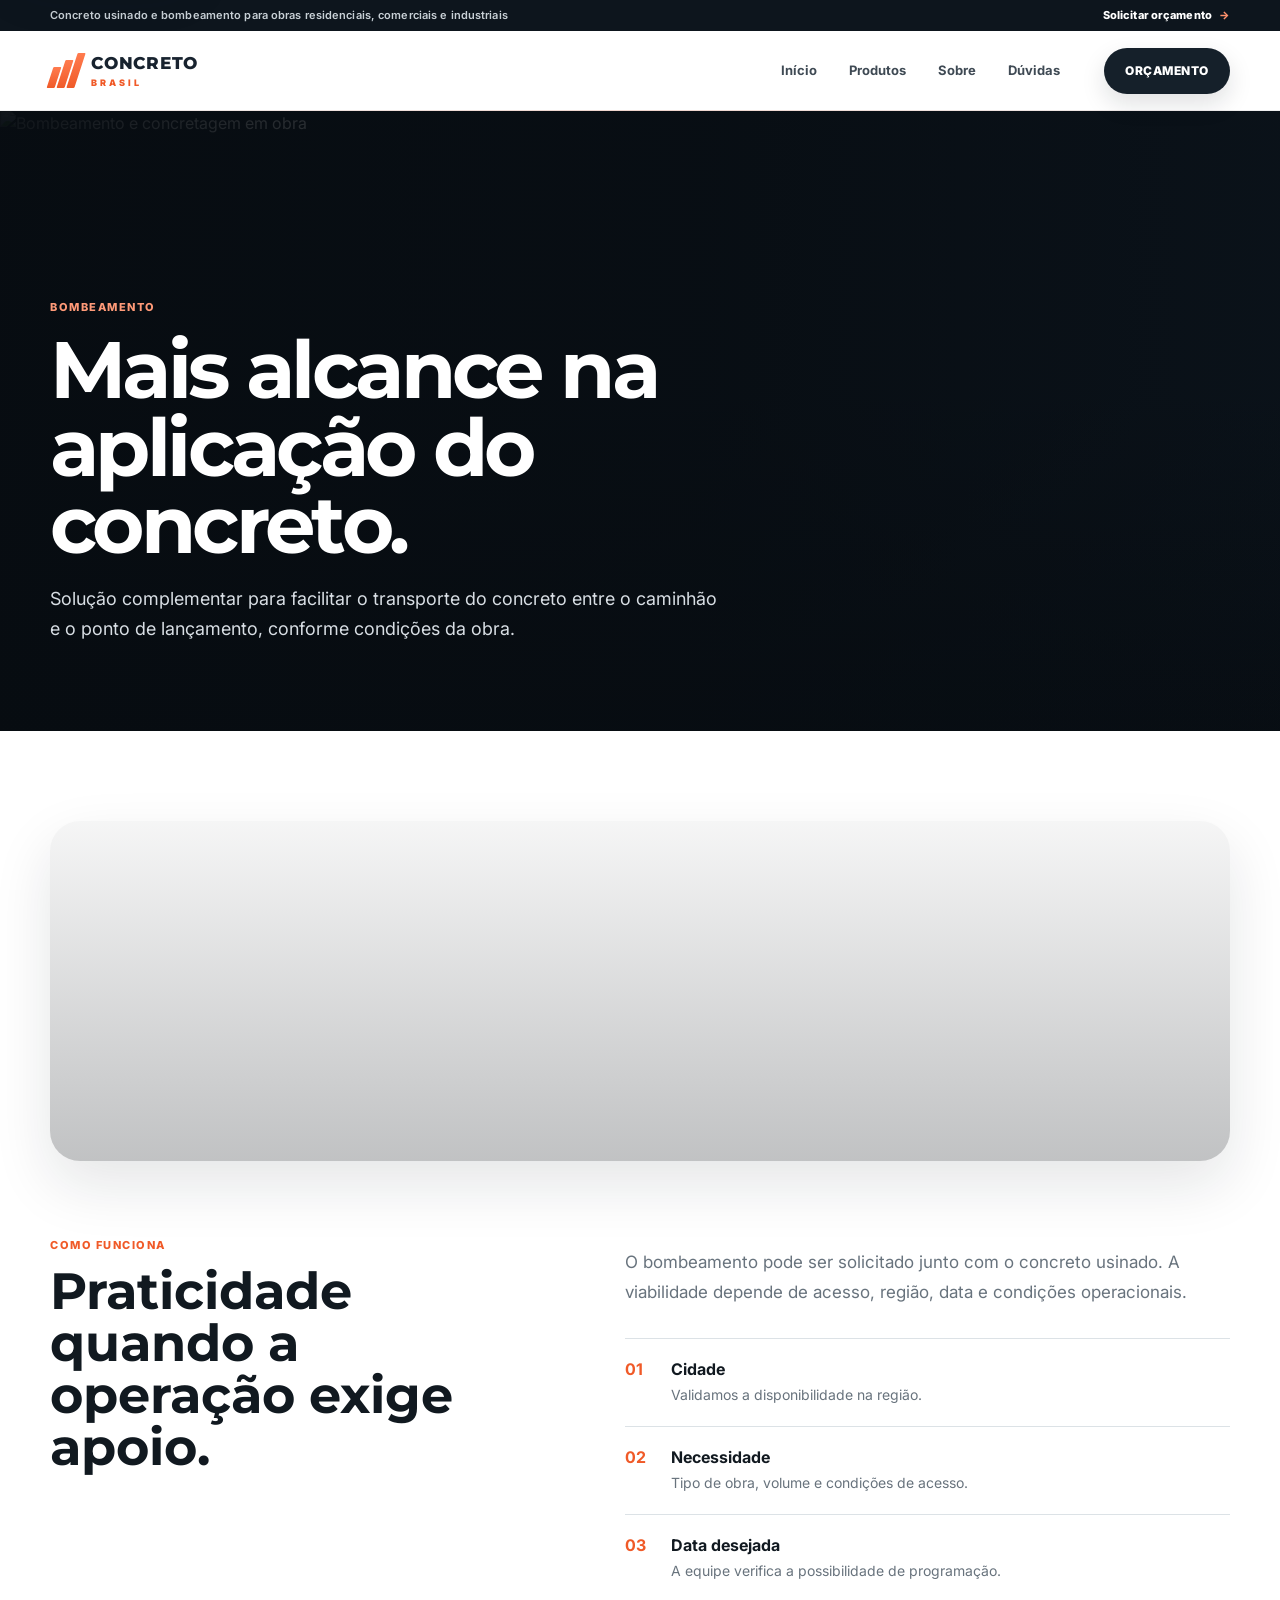
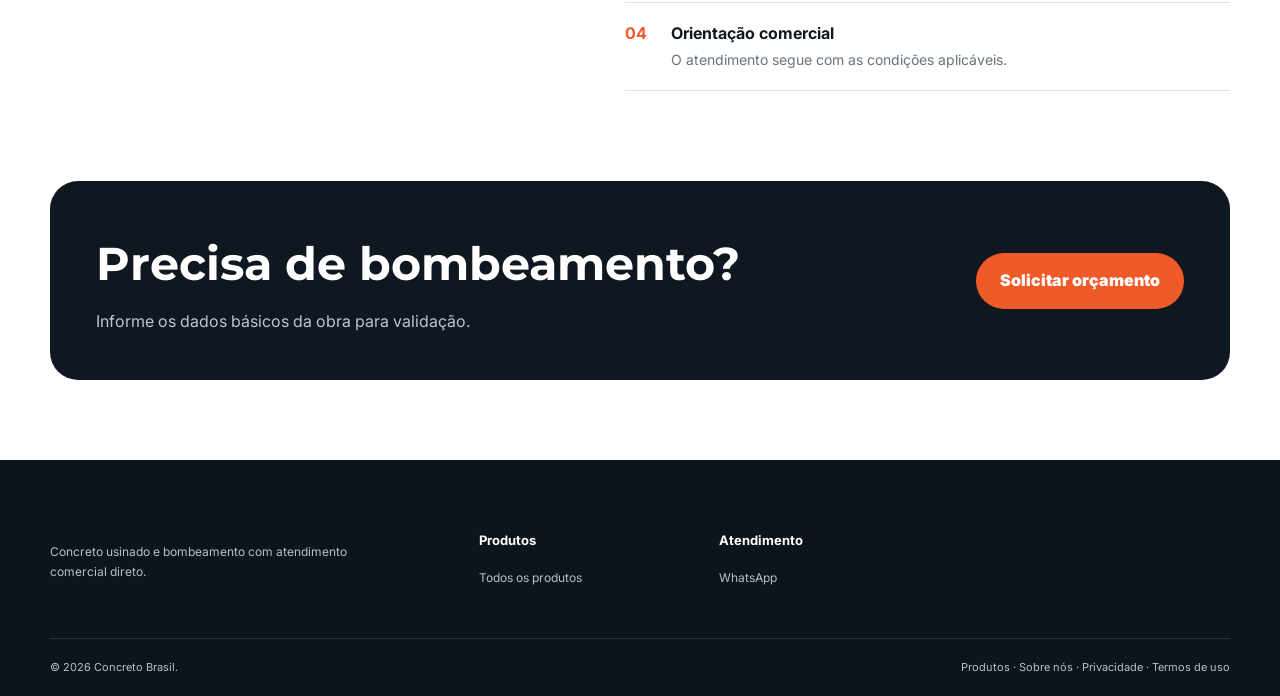
==== commit 32a731bc: "Levar CTA de bombeamento direto ao WhatsApp" ====
--- a/bombeamento-de-concreto/index.html
+++ b/bombeamento-de-concreto/index.html
@@ -23,9 +23,9 @@
   <main id="conteudo">
     <section class="detail-hero"><img class="product-img" src="https://images.unsplash.com/photo-1531835551805-16d864c8d311?auto=format&fit=crop&w=1800&q=85" alt="Bombeamento e concretagem em obra"><div class="container"><span class="kicker">BOMBEAMENTO</span><h1>Mais alcance na aplicação do concreto.</h1><p>Solução complementar para facilitar o transporte do concreto entre o caminhão e o ponto de lançamento, conforme condições da obra.</p></div></section>
     <section class="detail-main"><div class="container detail-grid"><div><span class="kicker" style="color:#f05a28">COMO FUNCIONA</span><h2>Praticidade quando a operação exige apoio.</h2></div><div class="detail-copy"><p>O bombeamento pode ser solicitado junto com o concreto usinado. A viabilidade depende de acesso, região, data e condições operacionais.</p><div class="facts"><div class="fact"><b>01</b><div><strong>Cidade</strong><br><span>Validamos a disponibilidade na região.</span></div></div><div class="fact"><b>02</b><div><strong>Necessidade</strong><br><span>Tipo de obra, volume e condições de acesso.</span></div></div><div class="fact"><b>03</b><div><strong>Data desejada</strong><br><span>A equipe verifica a possibilidade de programação.</span></div></div><div class="fact"><b>04</b><div><strong>Orientação comercial</strong><br><span>O atendimento segue com as condições aplicáveis.</span></div></div></div></div></div></section>
-    <section class="detail-cta"><div class="container"><div class="detail-cta-card"><div><h2>Precisa de bombeamento?</h2><p>Informe os dados básicos da obra para validação.</p></div><a href="/orcamento/">Solicitar orçamento</a></div></div></section>
+    <section class="detail-cta"><div class="container"><div class="detail-cta-card"><div><h2>Precisa de bombeamento?</h2><p>Informe os dados básicos da obra para validação.</p></div><a class="js-whatsapp" href="https://wa.me/5511956023851">Solicitar orçamento</a></div></div></section>
   </main>
-  <footer class="footer"><div class="container footer-grid"><div><p>Concreto usinado e bombeamento com atendimento comercial direto.</p></div><div><strong>Produtos</strong><a href="/produtos/">Todos os produtos</a></div><div><strong>Atendimento</strong><a href="/orcamento/">Orçamento</a></div></div><div class="container footer-bottom"><span>© <span id="year"></span> Concreto Brasil.</span></div></footer>
-  <script src="/script.js?v=20260827-shell1"></script>
+  <footer class="footer"><div class="container footer-grid"><div><p>Concreto usinado e bombeamento com atendimento comercial direto.</p></div><div><strong>Produtos</strong><a href="/produtos/">Todos os produtos</a></div><div><strong>Atendimento</strong><a class="js-whatsapp" href="https://wa.me/5511956023851">WhatsApp</a></div></div><div class="container footer-bottom"><span>© <span id="year"></span> Concreto Brasil.</span></div></footer>
+  <script src="/script.js?v=20260828-wa2"></script>
 </body>
 </html>
--- a/shell.css
+++ b/shell.css
@@ -1,12 +1,13 @@
-/* Concreto Brasil — shell global compartilhado */
-:root{--cb-orange:#f05a28;--cb-orange-dark:#d94a19;--cb-ink:#111a23;--cb-navy:#0f1821;--cb-muted:#68737d;--cb-line:#e3e7ea;--cb-white:#fff;--cb-container:1180px}
-.cb-shell{position:sticky;top:0;z-index:900;background:rgba(255,255,255,.94);border-bottom:1px solid rgba(15,24,33,.08);backdrop-filter:saturate(170%) blur(18px);-webkit-backdrop-filter:saturate(170%) blur(18px);transition:background .22s ease,box-shadow .22s ease}.cb-shell.is-scrolled{background:rgba(255,255,255,.985);box-shadow:0 12px 34px rgba(15,24,33,.08)}
-.cb-shell *{box-sizing:border-box}.cb-shell a{text-decoration:none}.cb-topbar{background:#0d151d;color:#c6cdd4;font:600 11px/1.2 Inter,Arial,sans-serif}.cb-topbar-inner{width:min(var(--cb-container),calc(100% - 40px));height:32px;margin:auto;display:flex;align-items:center;justify-content:space-between;gap:20px}.cb-topbar a{color:#fff;font-weight:800;letter-spacing:.02em}
-.cb-nav{width:min(var(--cb-container),calc(100% - 40px));height:78px;margin:auto;display:flex;align-items:center;gap:30px}.cb-brand{display:inline-flex;align-items:center;gap:11px;flex:0 0 auto}.cb-brand-mark{height:35px;display:flex;align-items:flex-end;gap:3px}.cb-brand-mark i{display:block;width:8px;background:var(--cb-orange);transform:skew(-18deg);border-radius:1px}.cb-brand-mark i:nth-child(1){height:21px}.cb-brand-mark i:nth-child(2){height:28px}.cb-brand-mark i:nth-child(3){height:35px}.cb-brand-copy{display:flex;flex-direction:column;line-height:.92}.cb-brand-copy strong{font:800 17px/1 Montserrat,Inter,sans-serif;letter-spacing:.04em;color:#18232f}.cb-brand-copy small{margin-top:6px;color:var(--cb-orange);font:900 9px/1 Inter,sans-serif;letter-spacing:.34em}
-.cb-menu{margin-left:auto;display:flex;align-items:center;gap:6px}.cb-menu>a{position:relative;display:inline-flex;align-items:center;min-height:42px;padding:0 13px;border-radius:999px;color:#39444e;font:750 13px/1 Inter,Arial,sans-serif;transition:color .18s ease,background .18s ease}.cb-menu>a:hover{color:var(--cb-orange);background:#fff4ef}.cb-menu>a[aria-current="page"]{color:var(--cb-orange);background:#fff1eb}.cb-menu>a[aria-current="page"]:after{content:"";position:absolute;left:14px;right:14px;bottom:5px;height:2px;border-radius:999px;background:var(--cb-orange)}
-.cb-budget{display:inline-flex;align-items:center;justify-content:center;min-height:46px;padding:0 20px;border-radius:999px;background:#15202a;color:#fff;font:850 12px/1 Inter,Arial,sans-serif;text-transform:uppercase;letter-spacing:.04em;box-shadow:0 10px 25px rgba(15,24,33,.13);transition:transform .18s ease,box-shadow .18s ease}.cb-budget:hover{transform:translateY(-1px);box-shadow:0 14px 30px rgba(15,24,33,.18)}.cb-budget[aria-current="page"]{background:var(--cb-orange)}
-.cb-toggle{display:none;width:46px;height:46px;border:0;border-radius:14px;background:#f4f6f7;align-items:center;justify-content:center;flex-direction:column;gap:5px;cursor:pointer}.cb-toggle i{width:21px;height:2px;background:#15202a;border-radius:999px;transition:.2s}.cb-toggle[aria-expanded="true"] i:nth-child(1){transform:translateY(7px) rotate(45deg)}.cb-toggle[aria-expanded="true"] i:nth-child(2){opacity:0}.cb-toggle[aria-expanded="true"] i:nth-child(3){transform:translateY(-7px) rotate(-45deg)}
+@import url('/visuals.css?v=20260827-1');
+/* Concreto Brasil — shell global único */
+:root{--cb-orange:#f05a28;--cb-orange-dark:#d94a19;--cb-ink:#111a23;--cb-navy:#0d151d;--cb-muted:#68737d;--cb-line:#e6eaed;--cb-white:#fff;--cb-container:1180px}
+.cb-shell{position:sticky;top:0;z-index:900;isolation:isolate;background:rgba(255,255,255,.955);border-bottom:1px solid rgba(15,24,33,.065);backdrop-filter:saturate(180%) blur(20px);-webkit-backdrop-filter:saturate(180%) blur(20px);transition:background .22s ease,box-shadow .22s ease,border-color .22s ease}.cb-shell:after{content:"";position:absolute;left:0;right:0;bottom:-1px;height:1px;background:linear-gradient(90deg,transparent,rgba(240,90,40,.18),transparent);pointer-events:none}.cb-shell.is-scrolled{background:rgba(255,255,255,.99);border-bottom-color:rgba(15,24,33,.09);box-shadow:0 14px 40px rgba(15,24,33,.085)}
+.cb-shell *{box-sizing:border-box}.cb-shell a{text-decoration:none}.cb-topbar{background:var(--cb-navy);color:#c8d0d6;font:600 11px/1.2 Inter,Arial,sans-serif;letter-spacing:.01em}.cb-topbar-inner{width:min(var(--cb-container),calc(100% - 40px));height:31px;margin:auto;display:flex;align-items:center;justify-content:space-between;gap:20px}.cb-topbar a{display:inline-flex;align-items:center;gap:7px;color:#fff;font-weight:800}.cb-topbar a span{color:#ff916c;transition:transform .18s ease}.cb-topbar a:hover span{transform:translateX(3px)}
+.cb-nav{width:min(var(--cb-container),calc(100% - 40px));height:79px;margin:auto;display:flex;align-items:center;gap:30px}.cb-brand{display:inline-flex;align-items:center;gap:11px;flex:0 0 auto}.cb-brand-mark{height:35px;display:flex;align-items:flex-end;gap:3px}.cb-brand-mark i{display:block;width:8px;background:linear-gradient(180deg,#ff7b4e,var(--cb-orange));transform:skew(-18deg);border-radius:1px}.cb-brand-mark i:nth-child(1){height:21px}.cb-brand-mark i:nth-child(2){height:28px}.cb-brand-mark i:nth-child(3){height:35px}.cb-brand-copy{display:flex;flex-direction:column;line-height:.92}.cb-brand-copy strong{font:800 17px/1 Montserrat,Inter,sans-serif;letter-spacing:.045em;color:#18232f}.cb-brand-copy small{margin-top:6px;color:var(--cb-orange);font:900 9px/1 Inter,sans-serif;letter-spacing:.34em}
+.cb-menu{margin-left:auto;display:flex;align-items:center;gap:4px}.cb-menu>a{position:relative;display:inline-flex;align-items:center;min-height:42px;padding:0 14px;border-radius:999px;color:#3f4a54;font:700 13px/1 Inter,Arial,sans-serif;transition:color .18s ease,background .18s ease,transform .18s ease}.cb-menu>a:hover{color:var(--cb-orange);background:#fff4ef}.cb-menu>a[aria-current="page"]{color:var(--cb-orange);background:#fff0e9}.cb-menu>a[aria-current="page"]:after{content:"";position:absolute;left:15px;right:15px;bottom:5px;height:2px;border-radius:999px;background:var(--cb-orange)}
+.cb-budget{display:inline-flex;align-items:center;justify-content:center;min-height:46px;padding:0 21px;border-radius:999px;background:#15202a;color:#fff;font:850 12px/1 Inter,Arial,sans-serif;text-transform:uppercase;letter-spacing:.045em;box-shadow:0 10px 24px rgba(15,24,33,.13);transition:transform .18s ease,box-shadow .18s ease,background .18s ease}.cb-budget:hover{transform:translateY(-1px);background:#0f1821;box-shadow:0 15px 32px rgba(15,24,33,.18)}.cb-budget[aria-current="page"]{background:var(--cb-orange);box-shadow:0 12px 28px rgba(240,90,40,.22)}
+.cb-toggle{display:none;width:46px;height:46px;border:1px solid #e7eaed;border-radius:14px;background:#f8f9fa;align-items:center;justify-content:center;flex-direction:column;gap:5px;cursor:pointer}.cb-toggle i{width:21px;height:2px;background:#15202a;border-radius:999px;transition:.2s}.cb-toggle[aria-expanded="true"] i:nth-child(1){transform:translateY(7px) rotate(45deg)}.cb-toggle[aria-expanded="true"] i:nth-child(2){opacity:0}.cb-toggle[aria-expanded="true"] i:nth-child(3){transform:translateY(-7px) rotate(-45deg)}
 body.cb-menu-open{overflow:hidden}.cb-mobile-budget{display:none!important}
-@media(max-width:980px){.cb-topbar{display:none}.cb-nav{height:70px}.cb-budget{margin-left:auto}.cb-toggle{display:flex}.cb-menu{position:fixed;inset:70px 0 0;background:rgba(255,255,255,.99);backdrop-filter:blur(18px);-webkit-backdrop-filter:blur(18px);display:flex;flex-direction:column;align-items:stretch;gap:6px;padding:20px 18px calc(24px + env(safe-area-inset-bottom));transform:translateX(100%);opacity:0;visibility:hidden;transition:transform .24s ease,opacity .24s ease;overflow:auto}.cb-menu.open{transform:none;opacity:1;visibility:visible}.cb-menu>a{min-height:56px;border-radius:14px;font-size:17px;padding:0 16px}.cb-menu>a[aria-current="page"]:after{display:none}.cb-mobile-budget{display:flex!important;background:var(--cb-orange)!important;color:#fff!important;justify-content:center;margin-top:8px;font-weight:850!important}}
+@media(max-width:980px){.cb-topbar{display:none}.cb-nav{height:70px}.cb-budget{margin-left:auto}.cb-toggle{display:flex}.cb-menu{position:fixed;inset:70px 0 0;background:rgba(255,255,255,.992);backdrop-filter:blur(20px);-webkit-backdrop-filter:blur(20px);display:flex;flex-direction:column;align-items:stretch;gap:6px;padding:20px 18px calc(24px + env(safe-area-inset-bottom));transform:translateX(100%);opacity:0;visibility:hidden;transition:transform .24s ease,opacity .24s ease;overflow:auto}.cb-menu.open{transform:none;opacity:1;visibility:visible}.cb-menu>a{min-height:56px;border-radius:14px;font-size:17px;padding:0 16px}.cb-menu>a[aria-current="page"]:after{display:none}.cb-mobile-budget{display:flex!important;background:linear-gradient(135deg,var(--cb-orange),#e54a19)!important;color:#fff!important;justify-content:center;margin-top:8px;font-weight:850!important;box-shadow:0 12px 28px rgba(240,90,40,.2)}}
 @media(max-width:650px){.cb-nav{width:calc(100% - 24px);height:66px}.cb-brand{gap:9px}.cb-brand-mark{height:29px}.cb-brand-mark i:nth-child(1){height:18px}.cb-brand-mark i:nth-child(2){height:23px}.cb-brand-mark i:nth-child(3){height:29px}.cb-brand-copy strong{font-size:14px}.cb-brand-copy small{font-size:7px;letter-spacing:.3em}.cb-budget{display:none}.cb-toggle{width:44px;height:44px;margin-left:auto}.cb-menu{inset:66px 0 0;padding:18px 14px calc(20px + env(safe-area-inset-bottom))}}
-@media(prefers-reduced-motion:reduce){.cb-shell,.cb-menu,.cb-menu>a,.cb-budget,.cb-toggle i{transition:none!important}}
+@media(prefers-reduced-motion:reduce){.cb-shell,.cb-menu,.cb-menu>a,.cb-budget,.cb-toggle i,.cb-topbar a span{transition:none!important}}
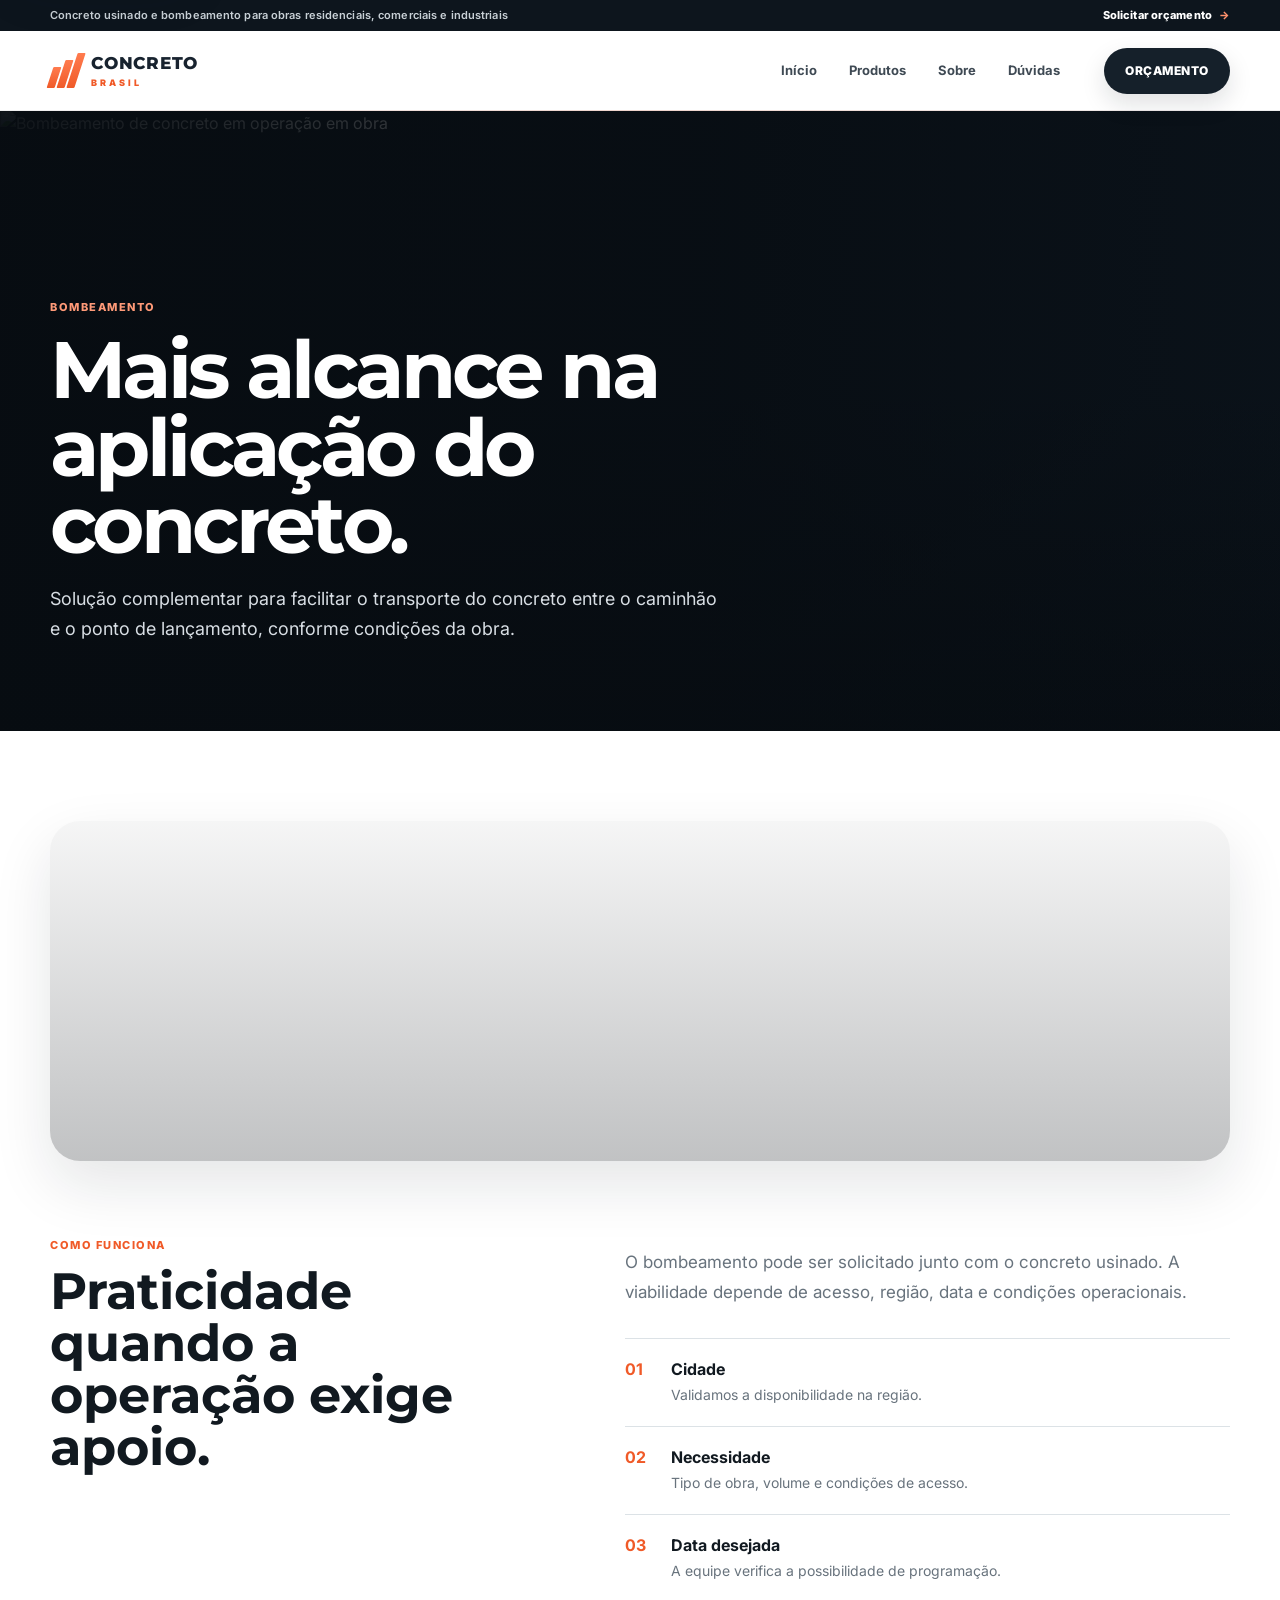
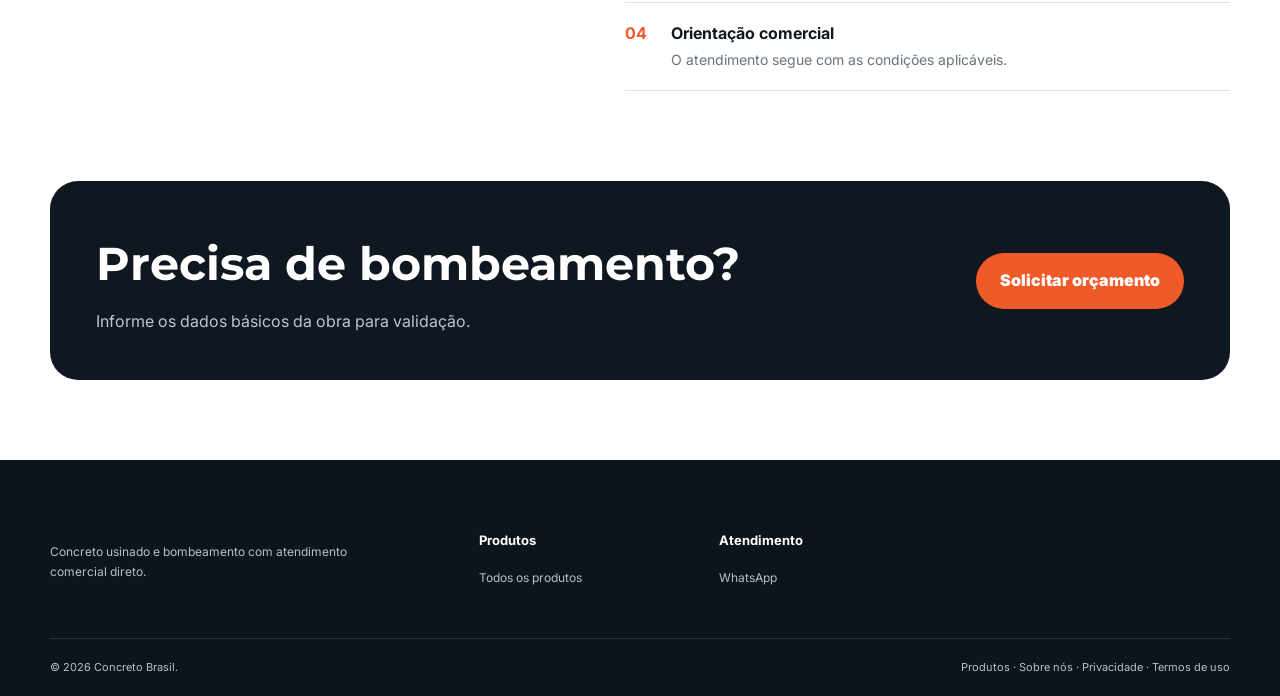
==== commit 30adfb12: "Atualizar imagem principal de bombeamento" ====
--- a/bombeamento-de-concreto/index.html
+++ b/bombeamento-de-concreto/index.html
@@ -21,7 +21,7 @@
 <body>
   <a class="skip-link" href="#conteudo">Ir para o conteúdo</a>
   <main id="conteudo">
-    <section class="detail-hero"><img class="product-img" src="https://images.unsplash.com/photo-1531835551805-16d864c8d311?auto=format&fit=crop&w=1800&q=85" alt="Bombeamento e concretagem em obra"><div class="container"><span class="kicker">BOMBEAMENTO</span><h1>Mais alcance na aplicação do concreto.</h1><p>Solução complementar para facilitar o transporte do concreto entre o caminhão e o ponto de lançamento, conforme condições da obra.</p></div></section>
+    <section class="detail-hero"><img class="product-img" src="https://upload.wikimedia.org/wikipedia/commons/4/4c/Construction_site_with_concrete_pump_truck.JPG" alt="Bombeamento de concreto em operação em obra"><div class="container"><span class="kicker">BOMBEAMENTO</span><h1>Mais alcance na aplicação do concreto.</h1><p>Solução complementar para facilitar o transporte do concreto entre o caminhão e o ponto de lançamento, conforme condições da obra.</p></div></section>
     <section class="detail-main"><div class="container detail-grid"><div><span class="kicker" style="color:#f05a28">COMO FUNCIONA</span><h2>Praticidade quando a operação exige apoio.</h2></div><div class="detail-copy"><p>O bombeamento pode ser solicitado junto com o concreto usinado. A viabilidade depende de acesso, região, data e condições operacionais.</p><div class="facts"><div class="fact"><b>01</b><div><strong>Cidade</strong><br><span>Validamos a disponibilidade na região.</span></div></div><div class="fact"><b>02</b><div><strong>Necessidade</strong><br><span>Tipo de obra, volume e condições de acesso.</span></div></div><div class="fact"><b>03</b><div><strong>Data desejada</strong><br><span>A equipe verifica a possibilidade de programação.</span></div></div><div class="fact"><b>04</b><div><strong>Orientação comercial</strong><br><span>O atendimento segue com as condições aplicáveis.</span></div></div></div></div></div></section>
     <section class="detail-cta"><div class="container"><div class="detail-cta-card"><div><h2>Precisa de bombeamento?</h2><p>Informe os dados básicos da obra para validação.</p></div><a class="js-whatsapp" href="https://wa.me/5511956023851">Solicitar orçamento</a></div></div></section>
   </main>
